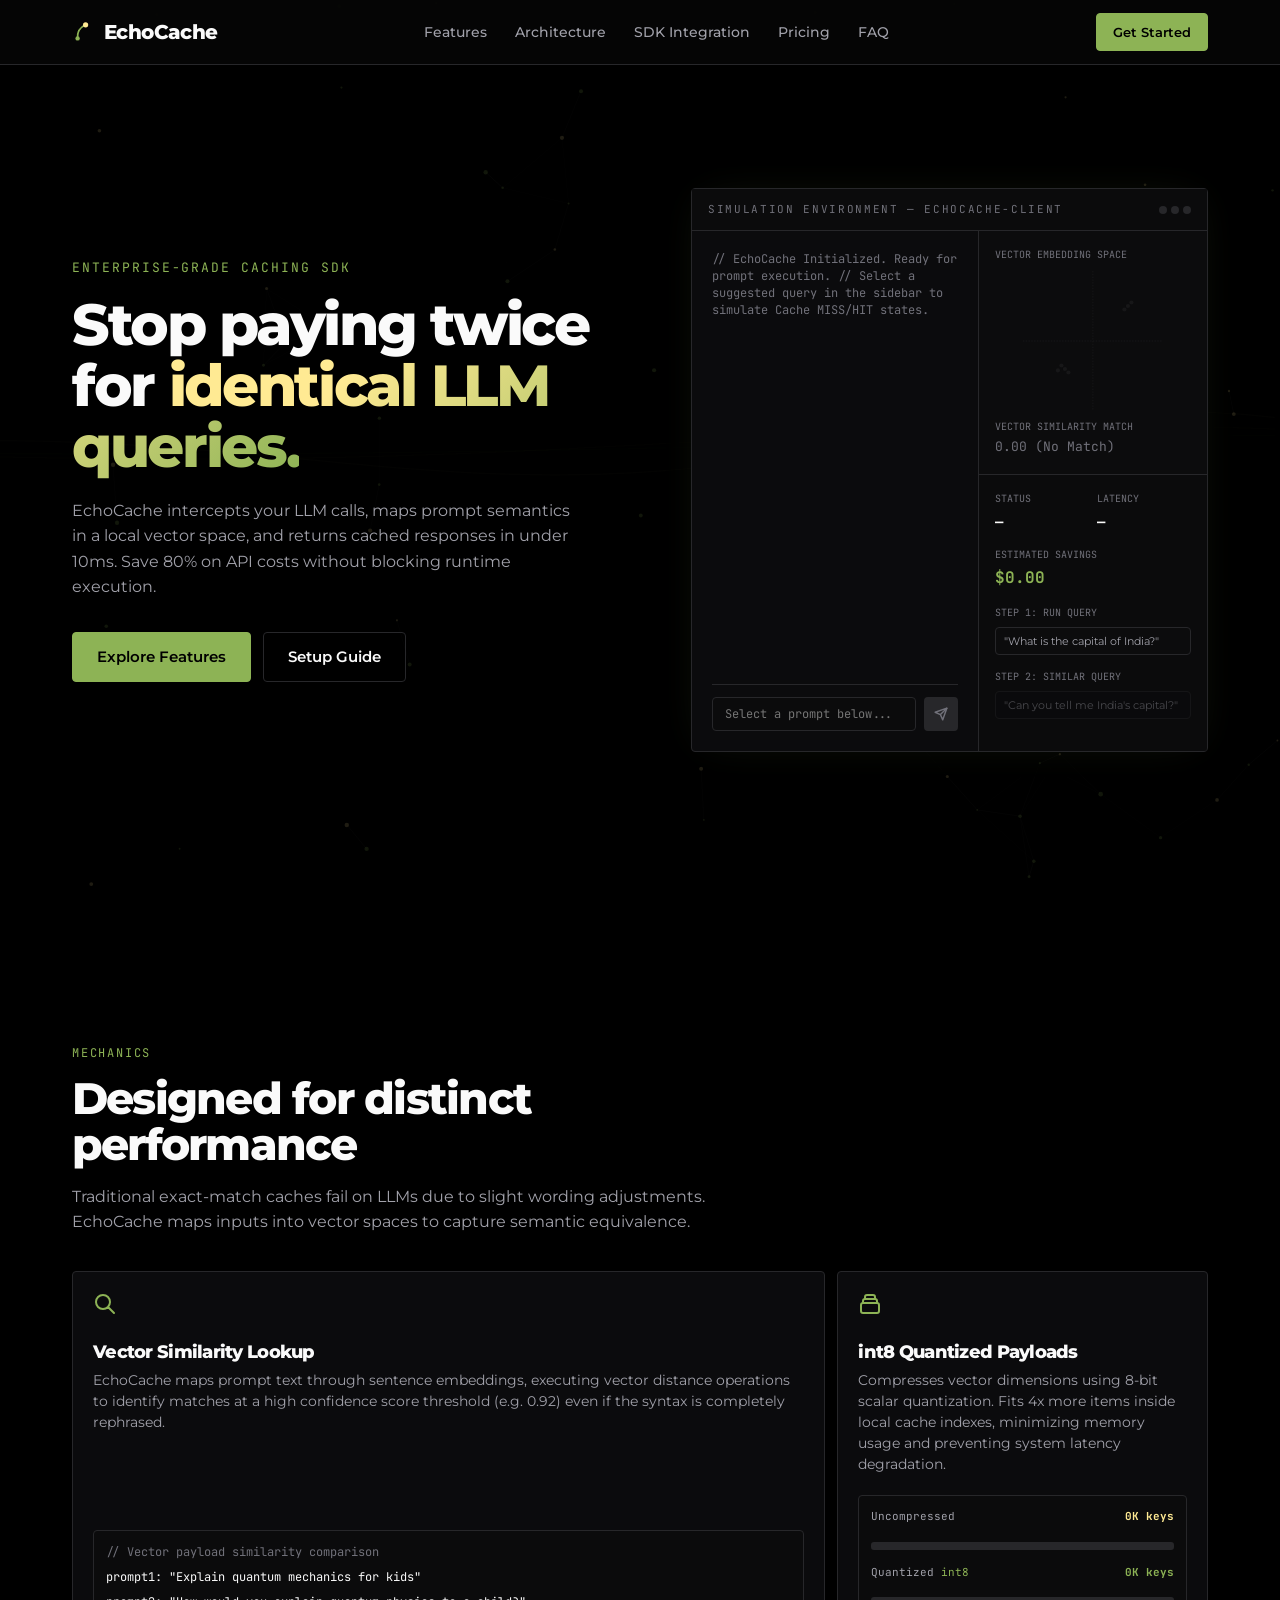
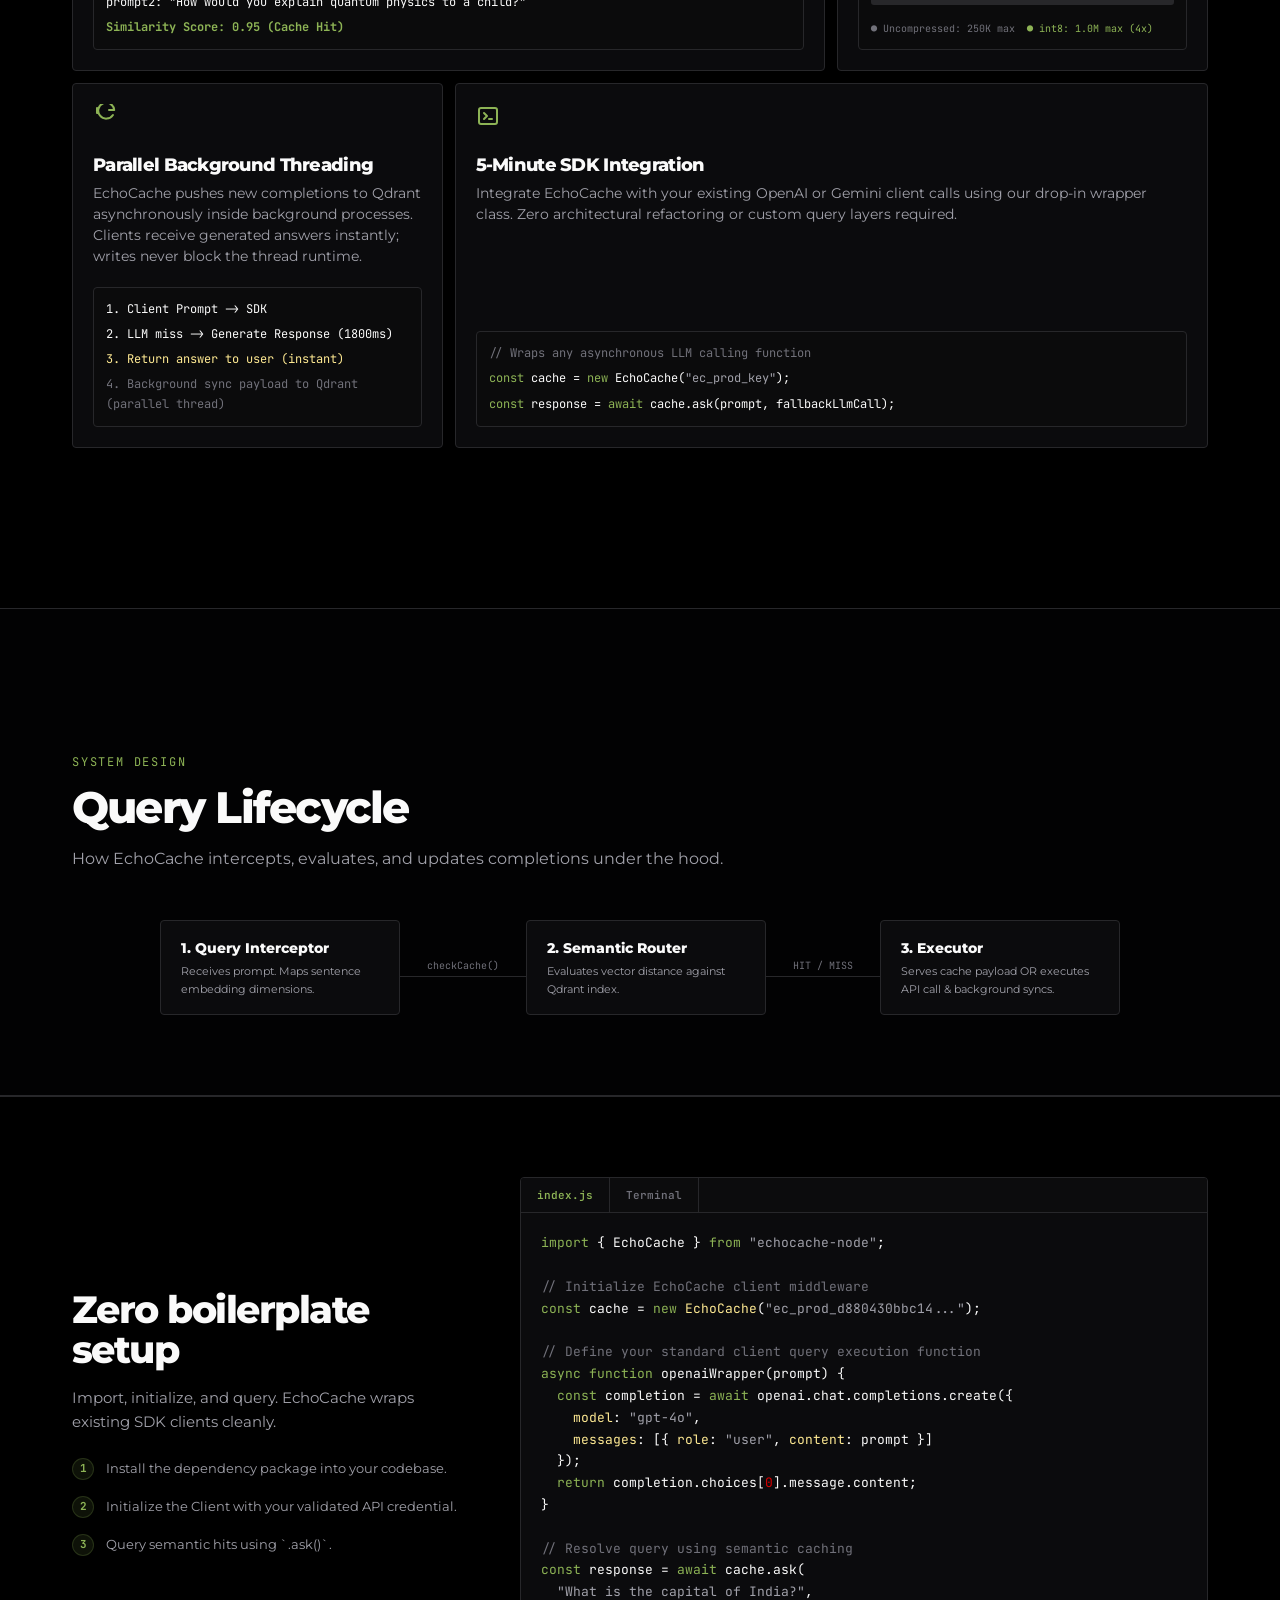
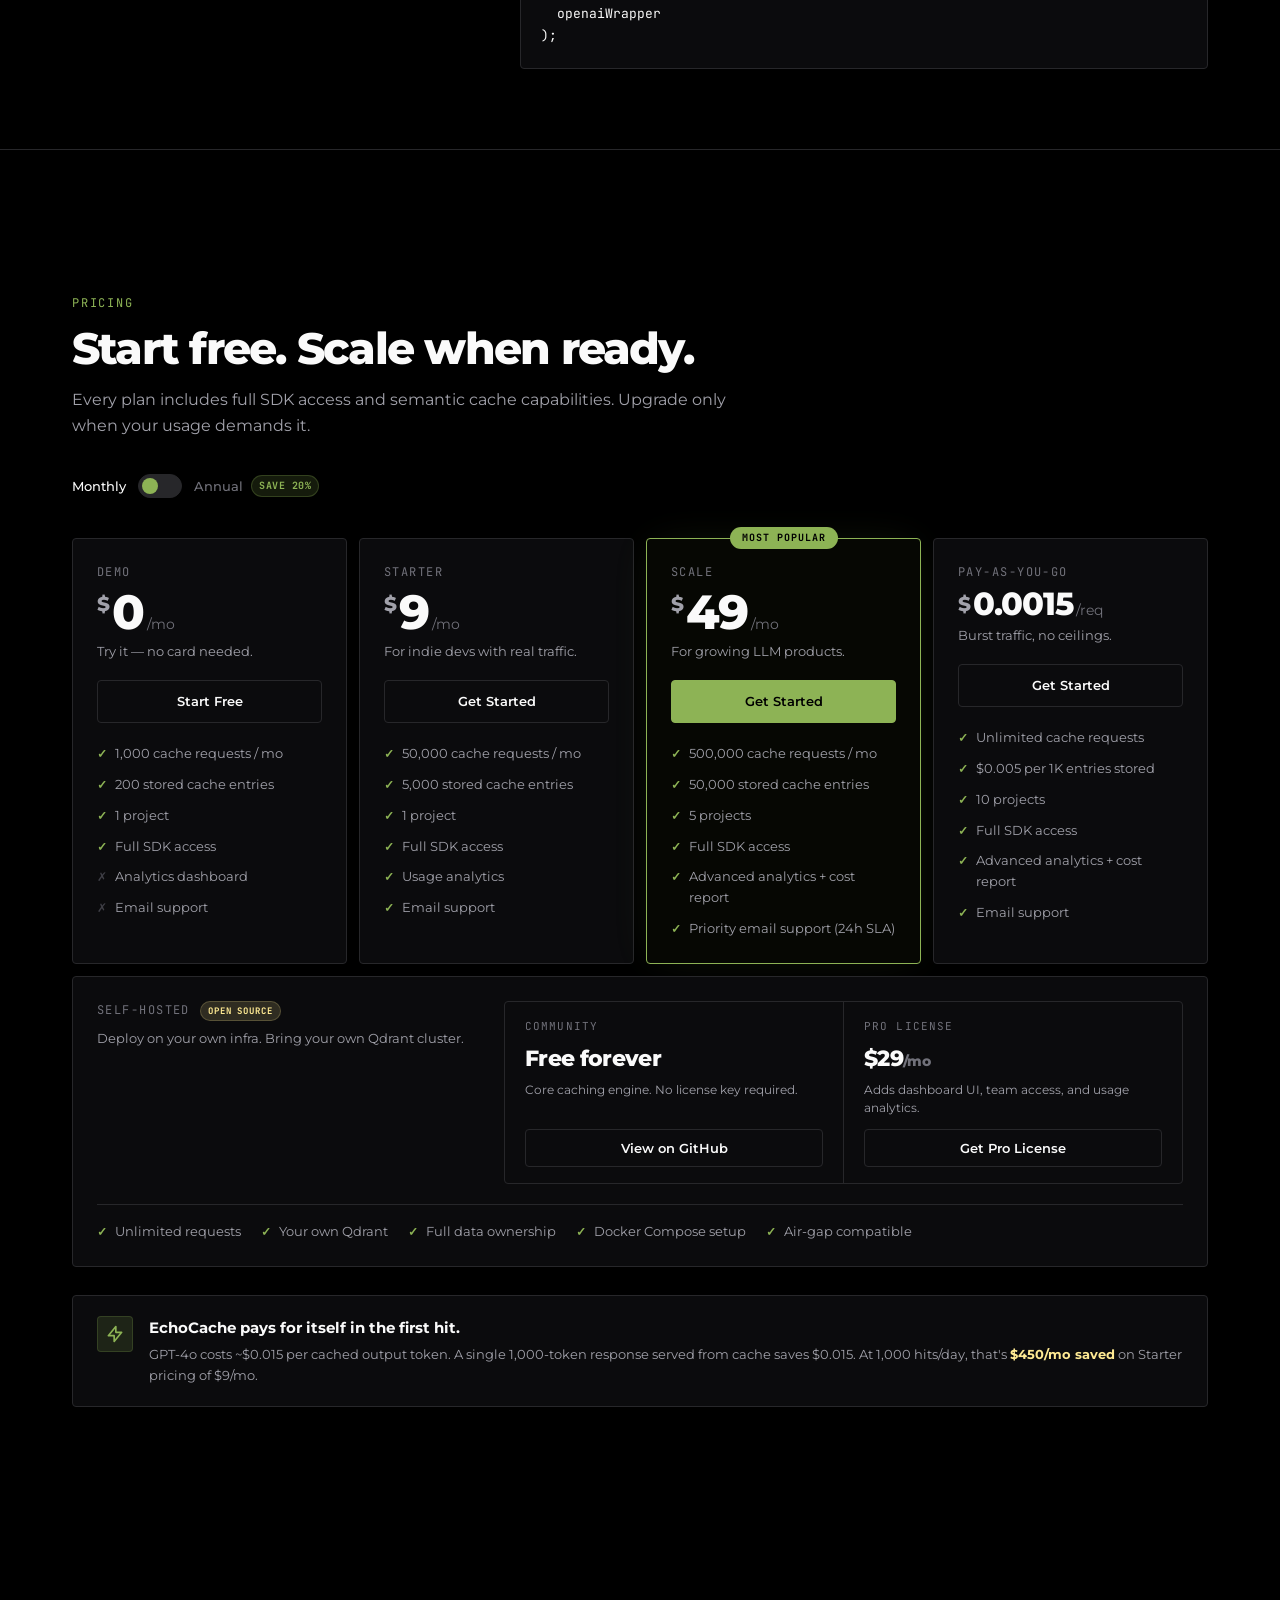
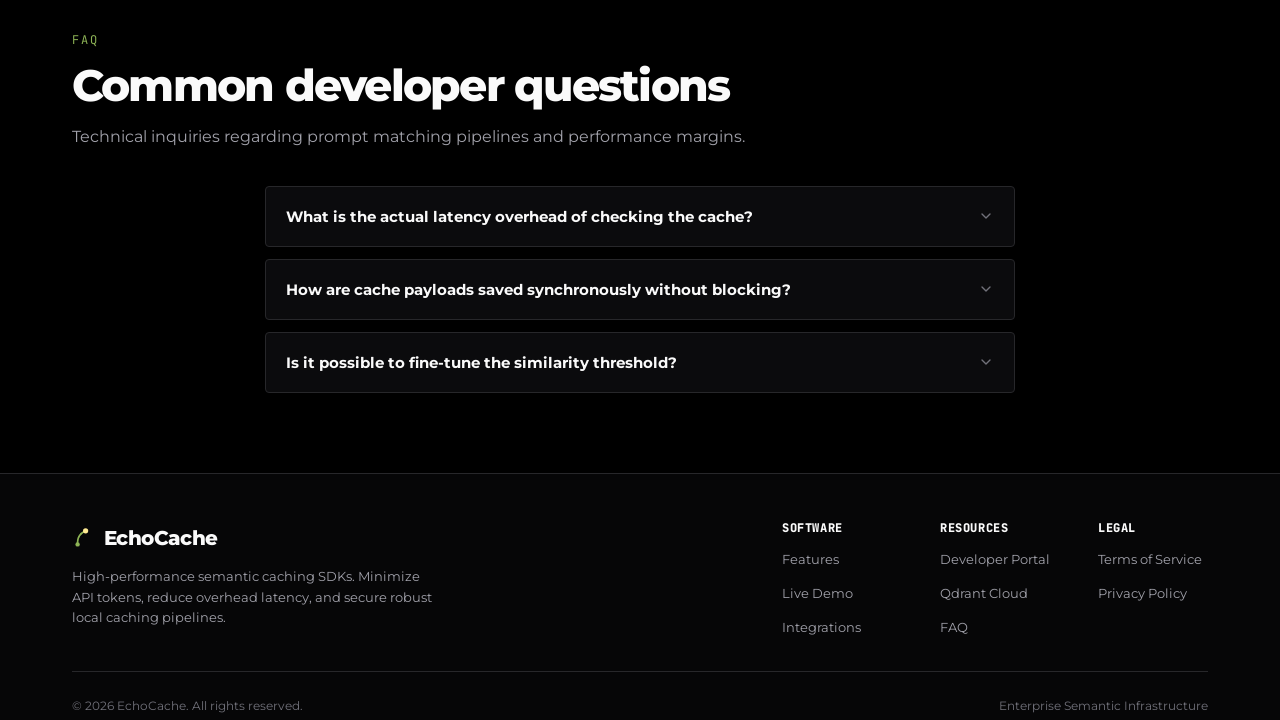
==== index.html @ faabc0bf "initial: migrate landing page and GitHub Pages deploy workflow" ====
<!DOCTYPE html>
<html lang="en">
<head>
  <meta charset="UTF-8">
  <meta name="viewport" content="width=device-width, initial-scale=1.0">
  <title>EchoCache — High-Performance Semantic Caching for LLM Apps</title>
  <meta name="description" content="EchoCache is a lightweight Node.js SDK that intercepts LLM calls, checks prompt meanings using vector similarity, and returns cached responses in under 10ms.">
  <link rel="stylesheet" href="styles.css">
</head>
<body>

  <!-- BACKGROUND INTERACTIVE VECTOR CANVAS -->
  <canvas id="bg-canvas"></canvas>

  <!-- HEADER -->
  <header>
    <div class="container nav-wrapper">
      <div class="logo">
        <!-- EchoCache logo: curved arc with two dots (cream + green) -->
        <svg xmlns="http://www.w3.org/2000/svg" width="24" height="24" viewBox="0 0 60 60" fill="none">
          <!-- Dashed echo arc -->
          <path d="M 14 46 Q 12 22 34 12" stroke="#8DB355" stroke-width="3.5" stroke-linecap="round" fill="none" stroke-dasharray="4 4" opacity="0.45"/>
          <!-- Main solid arc -->
          <path d="M 14 46 Q 12 22 34 12" stroke="#8DB355" stroke-width="4" stroke-linecap="round" fill="none"/>
          <!-- Bottom dot (olive green) -->
          <circle cx="14" cy="46" r="5.5" fill="#8DB355"/>
          <!-- Top dot (warm cream) -->
          <circle cx="34" cy="12" r="6.5" fill="#FFEA93"/>
        </svg>
        <span>EchoCache</span>
      </div>
      <nav>
        <ul>
          <li><a href="#features">Features</a></li>
          <li><a href="#how-it-works">Architecture</a></li>
          <li><a href="#code">SDK Integration</a></li>
          <li><a href="#pricing">Pricing</a></li>
          <li><a href="#faq">FAQ</a></li>
        </ul>
      </nav>
      <div class="nav-actions">
        <a href="#pricing" class="btn btn-primary">Get Started</a>
      </div>
    </div>
  </header>

  <!-- HERO SECTION (WITH SIDE-BY-SIDE INTERACTIVE SIMULATOR) -->
  <section class="hero-section">
    <div class="container hero-container">
      <div class="hero-content">
        <span class="hero-tagline">Enterprise-Grade Caching SDK</span>
        <h1 class="hero-title">
          Stop paying twice for <span class="text-gradient">identical LLM queries.</span>
        </h1>
        <p class="hero-desc">
          EchoCache intercepts your LLM calls, maps prompt semantics in a local vector space, and returns cached responses in under 10ms. Save 80% on API costs without blocking runtime execution.
        </p>
        <div class="hero-btns">
          <a href="#features" class="btn btn-primary btn-lg">Explore Features</a>
          <a href="#code" class="btn btn-secondary btn-lg">Setup Guide</a>
        </div>
      </div>

      <!-- INTERACTIVE DEMO (SIMULATOR) -->
      <div id="demo" class="simulator-container">
        <div class="sim-header">
          <div class="sim-header-title">Simulation Environment — echocache-client</div>
          <div class="sim-header-dots">
            <div class="sim-header-dot"></div>
            <div class="sim-header-dot"></div>
            <div class="sim-header-dot"></div>
          </div>
        </div>
        <div class="sim-layout">
          
          <!-- Terminal Main Console (Left Column) -->
          <div class="sim-main">
            <div class="sim-console" id="sim-console">
              <div class="console-welcome">// EchoCache Initialized. Ready for prompt execution.
// Select a suggested query in the sidebar to simulate Cache MISS/HIT states.</div>
            </div>
            <div class="sim-input-box">
              <input type="text" class="sim-input" id="sim-input" readonly placeholder="Select a prompt below...">
              <button class="sim-send-btn" id="sim-send-btn" disabled aria-label="Submit query">
                <svg xmlns="http://www.w3.org/2000/svg" width="14" height="14" viewBox="0 0 24 24" fill="none" stroke="currentColor" stroke-width="2.5" stroke-linecap="round" stroke-linejoin="round">
                  <line x1="22" y1="2" x2="11" y2="13"/>
                  <polygon points="22 2 15 22 11 13 2 9 22 2"/>
                </svg>
              </button>
            </div>
          </div>

          <!-- Visual + Metrics Column (Right Column) -->
          <div class="sim-sidebar-wrapper">
            <!-- Vector cluster visualizer -->
            <div class="sim-visual-column">
              <span class="suggested-title" style="margin-bottom: 8px; width: 100%;">Vector Embedding Space</span>
              <div class="vector-space-wrapper">
                <svg class="vector-space-svg" id="vector-svg" viewBox="0 0 200 200">
                  <!-- Grid Lines -->
                  <line x1="0" y1="100" x2="200" y2="100" stroke="#1c1c1f" stroke-dasharray="2,2"/>
                  <line x1="100" y1="0" x2="100" y2="200" stroke="#1c1c1f" stroke-dasharray="2,2"/>
                  
                  <!-- Cluster 1 (Tech) -->
                  <circle cx="150" cy="50" r="3" fill="#27272a" opacity="0.4"/>
                  <circle cx="155" cy="45" r="3" fill="#27272a" opacity="0.4"/>
                  <circle cx="145" cy="55" r="3" fill="#27272a" opacity="0.4"/>
                  
                  <!-- Cluster 2 (Capitals) -->
                  <circle cx="60" cy="140" r="3" fill="#27272a" opacity="0.4"/>
                  <circle cx="55" cy="135" r="3" fill="#27272a" opacity="0.4"/>
                  <circle cx="65" cy="145" r="3" fill="#27272a" opacity="0.4"/>
                  <circle cx="50" cy="142" r="3" fill="#27272a" opacity="0.4"/>

                  <!-- JavaScript Injections -->
                  <g id="dynamic-vector-nodes"></g>
                </svg>
              </div>
              <div class="stat-card" style="margin-top: 8px; width: 100%;">
                <span class="stat-label">Vector Similarity Match</span>
                <div class="stat-value" id="vector-score" style="font-size: 13px; font-weight: normal; color: var(--color-text-dim);">0.00 (No Match)</div>
              </div>
            </div>

            <!-- Metrics Sidebar -->
            <div class="sim-sidebar">
              <div style="display: grid; grid-template-columns: 1fr 1fr; gap: 8px;">
                <div class="stat-card">
                  <span class="stat-label">Status</span>
                  <div class="stat-value" id="stat-status" style="font-size: 14px; margin-top: 2px;">—</div>
                </div>
                <div class="stat-card">
                  <span class="stat-label">Latency</span>
                  <div class="stat-value" id="stat-latency" style="font-size: 14px; margin-top: 2px;">—</div>
                </div>
              </div>

              <div class="stat-card">
                <span class="stat-label">Estimated Savings</span>
                <div class="stat-value" id="stat-saved-cost" style="color: var(--color-primary); font-size: 16px;">$0.00</div>
              </div>

              <div class="suggested-prompts">
                <span class="suggested-title">Step 1: Run query</span>
                <button class="suggested-btn pulse-btn" id="prompt-a-btn" onclick="runPrompt(0)">"What is the capital of India?"</button>
                
                <span class="suggested-title" style="margin-top: 8px;">Step 2: Similar query</span>
                <button class="suggested-btn" id="prompt-b-btn" onclick="runPrompt(1)" disabled>"Can you tell me India's capital?"</button>
              </div>
            </div>
          </div>

        </div>
      </div>
    </div>
  </section>

  <!-- FEATURES GRID -->
  <section id="features" style="padding: 80px 0;">
    <div class="container">
      <div class="section-header">
        <span class="section-tag">Mechanics</span>
        <h2 class="section-title">Designed for distinct performance</h2>
        <p class="section-desc">Traditional exact-match caches fail on LLMs due to slight wording adjustments. EchoCache maps inputs into vector spaces to capture semantic equivalence.</p>
      </div>

      <div class="features-grid">
        <!-- Bento Card 1: Vector Similarity -->
        <div class="bento-card bento-card-lg">
          <div>
            <svg class="bento-icon" xmlns="http://www.w3.org/2000/svg" fill="none" viewBox="0 0 24 24" stroke="currentColor" stroke-width="2">
              <path stroke-linecap="round" stroke-linejoin="round" d="M21 21l-6-6m2-5a7 7 0 11-14 0 7 7 0 0114 0z" />
            </svg>
            <h3 class="bento-title">Vector Similarity Lookup</h3>
            <p class="bento-desc">EchoCache maps prompt text through sentence embeddings, executing vector distance operations to identify matches at a high confidence score threshold (e.g. 0.92) even if the syntax is completely rephrased.</p>
          </div>
          <div class="bento-visual">
            <div style="color: var(--color-text-dim)">// Vector payload similarity comparison</div>
            <div>prompt1: "Explain quantum mechanics for kids"</div>
            <div>prompt2: "How would you explain quantum physics to a child?"</div>
            <div style="color: var(--color-primary); font-weight: 700;">Similarity Score: 0.95 (Cache Hit)</div>
          </div>
        </div>

        <!-- Bento Card 2: Quantization (Animated) -->
        <div class="bento-card" id="quant-card">
          <div>
            <svg class="bento-icon" xmlns="http://www.w3.org/2000/svg" fill="none" viewBox="0 0 24 24" stroke="currentColor" stroke-width="2">
              <path stroke-linecap="round" stroke-linejoin="round" d="M19 11H5m14 0a2 2 0 012 2v6a2 2 0 01-2 2H5a2 2 0 01-2-2v-6a2 2 0 012-2m14 0V9a2 2 0 00-2-2M5 11V9a2 2 0 012-2m0 0V5a2 2 0 012-2h6a2 2 0 012 2v2M7 7h10" />
            </svg>
            <h3 class="bento-title">int8 Quantized Payloads</h3>
            <p class="bento-desc">Compresses vector dimensions using 8-bit scalar quantization. Fits 4x more items inside local cache indexes, minimizing memory usage and preventing system latency degradation.</p>
          </div>
          <div class="bento-visual" style="gap: 10px;">
            <!-- Uncompressed row -->
            <div style="display:flex; justify-content:space-between; align-items:center; font-size:11px; margin-bottom:2px;">
              <span style="color: var(--color-text-muted);">Uncompressed</span>
              <span id="quant-uncomp-label" style="font-weight:700; color: #FFEA93; font-family: var(--font-mono);">0K keys</span>
            </div>
            <div class="compress-bar" style="height: 8px; border-radius: 3px; position:relative; overflow:hidden;">
              <div id="quant-uncomp-bar" style="height:100%; width:0%; transition: width 60ms linear; background: linear-gradient(90deg, #FFEA93 0%, #D90000 100%); border-radius:3px;"></div>
            </div>
            <!-- Quantized row -->
            <div style="display:flex; justify-content:space-between; align-items:center; font-size:11px; margin-top:4px; margin-bottom:2px;">
              <span style="color: var(--color-text-muted);">Quantized <span style="font-family:var(--font-mono); color: var(--color-primary);">int8</span></span>
              <span id="quant-comp-label" style="font-weight:700; color: var(--color-primary); font-family: var(--font-mono);">0K keys</span>
            </div>
            <div class="compress-bar" style="height: 8px; border-radius: 3px; position:relative; overflow:hidden;">
              <div id="quant-comp-bar" style="height:100%; width:0%; transition: width 60ms linear; background: #8DB355; border-radius:3px;"></div>
            </div>
            <!-- Legend -->
            <div style="display:flex; gap:12px; margin-top:6px;">
              <span style="font-size:10px; color:var(--color-text-dim);">● Uncompressed: 250K max</span>
              <span style="font-size:10px; color:var(--color-primary);">● int8: 1.0M max (4x)</span>
            </div>
          </div>
        </div>


        <!-- Bento Card 3: Non-Blocking -->
        <div class="bento-card">
          <div>
            <svg class="bento-icon" xmlns="http://www.w3.org/2000/svg" fill="none" viewBox="0 0 24 24" stroke="currentColor" stroke-width="2">
              <path stroke-linecap="round" stroke-linejoin="round" d="M4 4v5h.582m15.356 2A8.001 8.001 0 1121.21 6H16" />
            </svg>
            <h3 class="bento-title">Parallel Background Threading</h3>
            <p class="bento-desc">EchoCache pushes new completions to Qdrant asynchronously inside background processes. Clients receive generated answers instantly; writes never block the thread runtime.</p>
          </div>
          <div class="bento-visual">
            <div>1. Client Prompt -> SDK</div>
            <div>2. LLM miss -> Generate Response (1800ms)</div>
            <div style="color: var(--color-accent);">3. Return answer to user (instant)</div>
            <div style="color: var(--color-text-dim);">4. Background sync payload to Qdrant (parallel thread)</div>
          </div>
        </div>

        <!-- Bento Card 4: SDK -->
        <div class="bento-card bento-card-lg">
          <div>
            <svg class="bento-icon" xmlns="http://www.w3.org/2000/svg" fill="none" viewBox="0 0 24 24" stroke="currentColor" stroke-width="2">
              <path stroke-linecap="round" stroke-linejoin="round" d="M8 9l3 3-3 3m5 0h3M5 20h14a2 2 0 002-2V6a2 2 0 00-2-2H5a2 2 0 00-2 2v12a2 2 0 002 2z" />
            </svg>
            <h3 class="bento-title">5-Minute SDK Integration</h3>
            <p class="bento-desc">Integrate EchoCache with your existing OpenAI or Gemini client calls using our drop-in wrapper class. Zero architectural refactoring or custom query layers required.</p>
          </div>
          <div class="bento-visual">
            <div style="color: var(--color-text-dim)">// Wraps any asynchronous LLM calling function</div>
            <div><span style="color: var(--color-primary);">const</span> cache = <span style="color: var(--color-primary);">new</span> EchoCache(<span style="color: var(--color-text-muted);">"ec_prod_key"</span>);</div>
            <div><span style="color: var(--color-primary);">const</span> response = <span style="color: var(--color-primary);">await</span> cache.ask(prompt, fallbackLlmCall);</div>
          </div>
        </div>
      </div>
    </div>
  </section>

  <!-- ARCHITECTURE DIAGRAM -->
  <section id="how-it-works" class="arch-section">
    <div class="container">
      <div class="section-header">
        <span class="section-tag">System Design</span>
        <h2 class="section-title">Query Lifecycle</h2>
        <p class="section-desc">How EchoCache intercepts, evaluates, and updates completions under the hood.</p>
      </div>

      <div class="arch-flow">
        <div class="arch-node">
          <div class="arch-node-title">1. Query Interceptor</div>
          <div class="arch-node-desc">Receives prompt. Maps sentence embedding dimensions.</div>
        </div>
        <div class="arch-arrow">
          <span>checkCache()</span>
          <div class="arch-arrow-line"></div>
        </div>
        <div class="arch-node">
          <div class="arch-node-title">2. Semantic Router</div>
          <div class="arch-node-desc">Evaluates vector distance against Qdrant index.</div>
        </div>
        <div class="arch-arrow">
          <span>HIT / MISS</span>
          <div class="arch-arrow-line"></div>
        </div>
        <div class="arch-node">
          <div class="arch-node-title">3. Executor</div>
          <div class="arch-node-desc">Serves cache payload OR executes API call & background syncs.</div>
        </div>
      </div>
    </div>
  </section>

  <!-- SDK INTEGRATION -->
  <section id="code" class="code-section">
    <div class="container">
      <div class="code-layout">
        <div>
          <h2 class="code-info-title">Zero boilerplate setup</h2>
          <p class="code-info-desc">Import, initialize, and query. EchoCache wraps existing SDK clients cleanly.</p>
          <div class="code-steps">
            <div class="code-step">
              <div class="code-step-num">1</div>
              <div class="code-step-text">Install the dependency package into your codebase.</div>
            </div>
            <div class="code-step">
              <div class="code-step-num">2</div>
              <div class="code-step-text">Initialize the Client with your validated API credential.</div>
            </div>
            <div class="code-step">
              <div class="code-step-num">3</div>
              <div class="code-step-text">Query semantic hits using `.ask()`.</div>
            </div>
          </div>
        </div>

        <div class="code-window">
          <div class="code-tabs">
            <button class="code-tab active" onclick="toggleCodeTab('node')">index.js</button>
            <button class="code-tab" onclick="toggleCodeTab('install')">Terminal</button>
          </div>
          
          <pre class="code-content" id="code-content-node"><code><span class="hljs-keyword">import</span> { EchoCache } <span class="hljs-keyword">from</span> <span class="hljs-string">"echocache-node"</span>;

<span class="hljs-comment">// Initialize EchoCache client middleware</span>
<span class="hljs-keyword">const</span> cache = <span class="hljs-keyword">new</span> <span class="hljs-attr">EchoCache</span>(<span class="hljs-string">"ec_prod_d880430bbc14..."</span>);

<span class="hljs-comment">// Define your standard client query execution function</span>
<span class="hljs-keyword">async</span> <span class="hljs-keyword">function</span> <span class="hljs-title class_">openaiWrapper</span>(<span class="hljs-params">prompt</span>) {
  <span class="hljs-keyword">const</span> completion = <span class="hljs-keyword">await</span> openai.chat.completions.create({
    <span class="hljs-attr">model</span>: <span class="hljs-string">"gpt-4o"</span>,
    <span class="hljs-attr">messages</span>: [{ <span class="hljs-attr">role</span>: <span class="hljs-string">"user"</span>, <span class="hljs-attr">content</span>: prompt }]
  });
  <span class="hljs-keyword">return</span> completion.choices[<span class="hljs-number">0</span>].message.content;
}

<span class="hljs-comment">// Resolve query using semantic caching</span>
<span class="hljs-keyword">const</span> response = <span class="hljs-keyword">await</span> cache.ask(
  <span class="hljs-string">"What is the capital of India?"</span>,
  openaiWrapper
);</code></pre>

          <pre class="code-content" id="code-content-install" style="display: none;"><code><span class="hljs-comment"># Install via npm</span>
npm install echocache-node

<span class="hljs-comment"># Install via pnpm</span>
pnpm add echocache-node

<span class="hljs-comment"># Install via yarn</span>
yarn add echocache-node</code></pre>
        </div>
      </div>
    </div>
  </section>

  <!-- PRICING SECTION -->
  <section id="pricing" class="pricing-section">
    <div class="container">
      <div class="section-header">
        <span class="section-tag">Pricing</span>
        <h2 class="section-title">Start free. Scale when ready.</h2>
        <p class="section-desc">Every plan includes full SDK access and semantic cache capabilities. Upgrade only when your usage demands it.</p>
      </div>

      <!-- Billing Toggle -->
      <div class="pricing-toggle-wrapper">
        <span class="pricing-toggle-label" id="toggle-monthly-label" style="color: var(--color-text);">Monthly</span>
        <button class="pricing-toggle" id="billing-toggle" onclick="toggleBilling()" aria-label="Toggle annual billing">
          <div class="pricing-toggle-thumb" id="toggle-thumb"></div>
        </button>
        <span class="pricing-toggle-label" id="toggle-annual-label" style="color: var(--color-text-dim);">Annual <span class="pricing-save-badge">Save 20%</span></span>
      </div>

      <!-- Pricing Cards -->
      <div class="pricing-grid">

        <!-- DEMO -->
        <div class="pricing-card">
          <div class="pricing-card-header">
            <div class="pricing-plan-name">Demo</div>
            <div class="pricing-price-block">
              <span class="pricing-currency">$</span>
              <span class="pricing-amount">0</span>
              <span class="pricing-period">/mo</span>
            </div>
            <p class="pricing-tagline">Try it — no card needed.</p>
          </div>
          <a href="#code" class="btn btn-secondary pricing-cta">Start Free</a>
          <ul class="pricing-features">
            <li><span class="feat-check">✓</span> 1,000 cache requests / mo</li>
            <li><span class="feat-check">✓</span> 200 stored cache entries</li>
            <li><span class="feat-check">✓</span> 1 project</li>
            <li><span class="feat-check">✓</span> Full SDK access</li>
            <li><span class="feat-x">✗</span> Analytics dashboard</li>
            <li><span class="feat-x">✗</span> Email support</li>
          </ul>
        </div>

        <!-- STARTER -->
        <div class="pricing-card">
          <div class="pricing-card-header">
            <div class="pricing-plan-name">Starter</div>
            <div class="pricing-price-block">
              <span class="pricing-currency">$</span>
              <span class="pricing-amount" data-monthly="9" data-annual="7">9</span>
              <span class="pricing-period">/mo</span>
            </div>
            <p class="pricing-tagline">For indie devs with real traffic.</p>
          </div>
          <a href="#" class="btn btn-secondary pricing-cta">Get Started</a>
          <ul class="pricing-features">
            <li><span class="feat-check">✓</span> 50,000 cache requests / mo</li>
            <li><span class="feat-check">✓</span> 5,000 stored cache entries</li>
            <li><span class="feat-check">✓</span> 1 project</li>
            <li><span class="feat-check">✓</span> Full SDK access</li>
            <li><span class="feat-check">✓</span> Usage analytics</li>
            <li><span class="feat-check">✓</span> Email support</li>
          </ul>
        </div>

        <!-- SCALE (FEATURED) -->
        <div class="pricing-card pricing-card-featured">
          <div class="pricing-popular-badge">Most Popular</div>
          <div class="pricing-card-header">
            <div class="pricing-plan-name">Scale</div>
            <div class="pricing-price-block">
              <span class="pricing-currency">$</span>
              <span class="pricing-amount" data-monthly="49" data-annual="39">49</span>
              <span class="pricing-period">/mo</span>
            </div>
            <p class="pricing-tagline">For growing LLM products.</p>
          </div>
          <a href="#" class="btn btn-primary pricing-cta">Get Started</a>
          <ul class="pricing-features">
            <li><span class="feat-check">✓</span> 500,000 cache requests / mo</li>
            <li><span class="feat-check">✓</span> 50,000 stored cache entries</li>
            <li><span class="feat-check">✓</span> 5 projects</li>
            <li><span class="feat-check">✓</span> Full SDK access</li>
            <li><span class="feat-check">✓</span> Advanced analytics + cost report</li>
            <li><span class="feat-check">✓</span> Priority email support (24h SLA)</li>
          </ul>
        </div>

        <!-- PAY-AS-YOU-GO -->
        <div class="pricing-card">
          <div class="pricing-card-header">
            <div class="pricing-plan-name">Pay-as-you-go</div>
            <div class="pricing-price-block">
              <span class="pricing-currency">$</span>
              <span class="pricing-amount" style="font-size: 32px;">0.0015</span>
              <span class="pricing-period">/req</span>
            </div>
            <p class="pricing-tagline">Burst traffic, no ceilings.</p>
          </div>
          <a href="#" class="btn btn-secondary pricing-cta">Get Started</a>
          <ul class="pricing-features">
            <li><span class="feat-check">✓</span> Unlimited cache requests</li>
            <li><span class="feat-check">✓</span> $0.005 per 1K entries stored</li>
            <li><span class="feat-check">✓</span> 10 projects</li>
            <li><span class="feat-check">✓</span> Full SDK access</li>
            <li><span class="feat-check">✓</span> Advanced analytics + cost report</li>
            <li><span class="feat-check">✓</span> Email support</li>
          </ul>
        </div>

        <!-- SELF-HOSTED (WIDE) -->
        <div class="pricing-card pricing-card-selfhosted">
          <div class="pricing-selfhosted-inner">
            <div>
              <div class="pricing-plan-name" style="display: flex; align-items: center; gap: 10px;">
                Self-Hosted
                <span class="pricing-opensource-badge">Open Source</span>
              </div>
              <p class="pricing-tagline" style="margin-top: 8px;">Deploy on your own infra. Bring your own Qdrant cluster.</p>
            </div>
            <div class="pricing-selfhosted-options">
              <div class="pricing-selfhosted-option">
                <div class="pricing-selfhosted-option-name">Community</div>
                <div class="pricing-selfhosted-option-price">Free forever</div>
                <p class="pricing-selfhosted-option-desc">Core caching engine. No license key required.</p>
                <a href="https://github.com" target="_blank" class="btn btn-secondary" style="margin-top: 12px; width: 100%; justify-content: center;">View on GitHub</a>
              </div>
              <div class="pricing-selfhosted-divider"></div>
              <div class="pricing-selfhosted-option">
                <div class="pricing-selfhosted-option-name">Pro License</div>
                <div class="pricing-selfhosted-option-price">$29<span style="font-size: 14px; color: var(--color-text-dim);">/mo</span></div>
                <p class="pricing-selfhosted-option-desc">Adds dashboard UI, team access, and usage analytics.</p>
                <a href="#" class="btn btn-secondary" style="margin-top: 12px; width: 100%; justify-content: center;">Get Pro License</a>
              </div>
            </div>
          </div>
          <ul class="pricing-features pricing-features-horizontal">
            <li><span class="feat-check">✓</span> Unlimited requests</li>
            <li><span class="feat-check">✓</span> Your own Qdrant</li>
            <li><span class="feat-check">✓</span> Full data ownership</li>
            <li><span class="feat-check">✓</span> Docker Compose setup</li>
            <li><span class="feat-check">✓</span> Air-gap compatible</li>
          </ul>
        </div>

      </div>

      <!-- Cost Savings Banner -->
      <div class="pricing-savings-banner">
        <div class="pricing-savings-inner">
          <div class="pricing-savings-icon">
            <svg xmlns="http://www.w3.org/2000/svg" width="20" height="20" fill="none" viewBox="0 0 24 24" stroke="currentColor" stroke-width="2"><path stroke-linecap="round" stroke-linejoin="round" d="M13 10V3L4 14h7v7l9-11h-7z"/></svg>
          </div>
          <div>
            <div class="pricing-savings-title">EchoCache pays for itself in the first hit.</div>
            <div class="pricing-savings-desc">GPT-4o costs ~$0.015 per cached output token. A single 1,000-token response served from cache saves $0.015. At 1,000 hits/day, that's <strong style="color: var(--color-accent);">$450/mo saved</strong> on Starter pricing of $9/mo.</div>
          </div>
        </div>
      </div>

    </div>
  </section>

  <!-- FAQ SECTION -->
  <section id="faq" class="faq-section">
    <div class="container">
      <div class="section-header">
        <span class="section-tag">FAQ</span>
        <h2 class="section-title">Common developer questions</h2>
        <p class="section-desc">Technical inquiries regarding prompt matching pipelines and performance margins.</p>
      </div>

      <div class="faq-list">
        <div class="faq-item">
          <button class="faq-question" onclick="toggleFaq(this)">
            What is the actual latency overhead of checking the cache?
            <svg xmlns="http://www.w3.org/2000/svg" width="16" height="16" viewBox="0 0 24 24" fill="none" stroke="currentColor" stroke-width="2" stroke-linecap="round" stroke-linejoin="round">
              <polyline points="6 9 12 15 18 9"/>
            </svg>
          </button>
          <div class="faq-answer">
            Cache evaluations resolve in under 12ms. We leverage fast payload index filters on Qdrant which maps vector distances in memory, ensuring that checking the cache has a negligible impact on overall execution time.
          </div>
        </div>

        <div class="faq-item">
          <button class="faq-question" onclick="toggleFaq(this)">
            How are cache payloads saved synchronously without blocking?
            <svg xmlns="http://www.w3.org/2000/svg" width="16" height="16" viewBox="0 0 24 24" fill="none" stroke="currentColor" stroke-width="2" stroke-linecap="round" stroke-linejoin="round">
              <polyline points="6 9 12 15 18 9"/>
            </svg>
          </button>
          <div class="faq-answer">
            When a query misses the cache, the SDK triggers your fallback LLM function. Once the response returns, the SDK hands the response back to your client instantly, and schedules the cache update in a background thread using a non-awaited async function.
          </div>
        </div>

        <div class="faq-item">
          <button class="faq-question" onclick="toggleFaq(this)">
            Is it possible to fine-tune the similarity threshold?
            <svg xmlns="http://www.w3.org/2000/svg" width="16" height="16" viewBox="0 0 24 24" fill="none" stroke="currentColor" stroke-width="2" stroke-linecap="round" stroke-linejoin="round">
              <polyline points="6 9 12 15 18 9"/>
            </svg>
          </button>
          <div class="faq-answer">
            Yes. You can pass a threshold float (e.g. `similarityThreshold: 0.95`) inside the options parameter during EchoCache initialization to adjust how closely prompt vector clusters must align.
          </div>
        </div>
      </div>
    </div>
  </section>

  <!-- FOOTER -->
  <footer>
    <div class="container">
      <div class="footer-layout">
        <div class="footer-info">
          <div class="logo">
            <!-- EchoCache logo: curved arc with two dots (cream + green) -->
            <svg xmlns="http://www.w3.org/2000/svg" width="24" height="24" viewBox="0 0 60 60" fill="none">
              <path d="M 14 46 Q 12 22 34 12" stroke="#8DB355" stroke-width="3.5" stroke-linecap="round" fill="none" stroke-dasharray="4 4" opacity="0.45"/>
              <path d="M 14 46 Q 12 22 34 12" stroke="#8DB355" stroke-width="4" stroke-linecap="round" fill="none"/>
              <circle cx="14" cy="46" r="5.5" fill="#8DB355"/>
              <circle cx="34" cy="12" r="6.5" fill="#FFEA93"/>
            </svg>
            <span>EchoCache</span>
          </div>
          <p>High-performance semantic caching SDKs. Minimize API tokens, reduce overhead latency, and secure robust local caching pipelines.</p>
        </div>
        <div class="footer-links-grid">
          <div class="footer-column">
            <h4>Software</h4>
            <ul>
              <li><a href="#features">Features</a></li>
              <li><a href="#demo">Live Demo</a></li>
              <li><a href="#code">Integrations</a></li>
            </ul>
          </div>
          <div class="footer-column">
            <h4>Resources</h4>
            <ul>
              <li><a href="#code">Developer Portal</a></li>
              <li><a href="https://qdrant.tech" target="_blank">Qdrant Cloud</a></li>
              <li><a href="#faq">FAQ</a></li>
            </ul>
          </div>
          <div class="footer-column">
            <h4>Legal</h4>
            <ul>
              <li><a href="#">Terms of Service</a></li>
              <li><a href="#">Privacy Policy</a></li>
            </ul>
          </div>
        </div>
      </div>
      <div class="footer-bottom">
        <span>© 2026 EchoCache. All rights reserved.</span>
        <span>Enterprise Semantic Infrastructure</span>
      </div>
    </div>
  </footer>

  <!-- INTERACTIVE VECTOR CANVAS LOGIC -->
  <script>
    (function() {
      const canvas = document.getElementById('bg-canvas');
      if (!canvas) return;
      const ctx = canvas.getContext('2d');
      
      let width = canvas.width = window.innerWidth;
      let height = canvas.height = window.innerHeight;
      
      window.addEventListener('resize', () => {
        width = canvas.width = window.innerWidth;
        height = canvas.height = window.innerHeight;
      });
      
      // 1. Neural Network Particles (Latent Space)
      let particles = [];
      const maxParticles = 65;
      
      class Particle {
        constructor() {
          this.x = Math.random() * width;
          this.y = Math.random() * height;
          this.vx = (Math.random() - 0.5) * 0.25;
          this.vy = (Math.random() - 0.5) * 0.25;
          this.radius = Math.random() * 1.5 + 0.8;
          this.pulseIntensity = 0;
          // Alternate base color between Olive Green and Warm Cream
          this.colorBase = Math.random() > 0.5 ? 'rgba(141, 179, 85,' : 'rgba(255, 234, 147,';
        }
        
        update() {
          this.x += this.vx;
          this.y += this.vy;
          
          if (this.x < 0 || this.x > width) this.vx *= -1;
          if (this.y < 0 || this.y > height) this.vy *= -1;
          
          if (this.pulseIntensity > 0) {
            this.pulseIntensity -= 0.02;
          }
        }
        
        draw() {
          ctx.beginPath();
          ctx.arc(this.x, this.y, this.radius + this.pulseIntensity * 3, 0, Math.PI * 2);
          if (this.pulseIntensity > 0) {
            ctx.fillStyle = `${this.colorBase} ${0.15 + this.pulseIntensity * 0.35})`;
          } else {
            ctx.fillStyle = `${this.colorBase} 0.12)`;
          }
          ctx.fill();
        }
      }
      
      for (let i = 0; i < maxParticles; i++) {
        particles.push(new Particle());
      }
      
      // 2. Echo Sound Waves (Dynamic wavefronts propagating from interaction)
      let ripples = [];
      
      class Ripple {
        constructor(x, y) {
          this.x = x;
          this.y = y;
          this.radius = 0;
          this.maxRadius = 240;
          this.speed = 3.5;
          this.alpha = 0.85;
        }
        
        update() {
          this.radius += this.speed;
          this.alpha = 1 - (this.radius / this.maxRadius);
        }
        
        draw() {
          const offsets = [0, -22, -44];
          offsets.forEach((offset) => {
            let r = this.radius + offset;
            if (r > 0) {
              let currentAlpha = this.alpha * (1 - (offset / -44) * 0.4);
              
              // Left sound wave wavefront arc (135 deg to 225 deg) - Olive Green
              ctx.beginPath();
              ctx.arc(this.x, this.y, r, Math.PI * 0.75, Math.PI * 1.25);
              ctx.strokeStyle = `rgba(141, 179, 85, ${currentAlpha * 0.08})`;
              ctx.lineWidth = 1.8;
              ctx.stroke();

              // Right sound wave wavefront arc (-45 deg to 45 deg) - Warm Cream
              ctx.beginPath();
              ctx.arc(this.x, this.y, r, -Math.PI * 0.25, Math.PI * 0.25);
              ctx.strokeStyle = `rgba(255, 234, 147, ${currentAlpha * 0.08})`;
              ctx.lineWidth = 1.8;
              ctx.stroke();
            }
          });
        }
      }
      
      let mouse = { x: null, y: null, radius: 140 };
      let lastRippleTime = 0;
      
      window.addEventListener('mousemove', (e) => {
        mouse.x = e.clientX;
        mouse.y = e.clientY;
        
        // Emit ripple periodically during mouse movements (throttle to 180ms)
        const now = Date.now();
        if (now - lastRippleTime > 180) {
          ripples.push(new Ripple(mouse.x, mouse.y));
          lastRippleTime = now;
        }
      });
      
      window.addEventListener('click', (e) => {
        ripples.push(new Ripple(e.clientX, e.clientY));
      });
      
      window.addEventListener('mouseleave', () => {
        mouse.x = null;
        mouse.y = null;
      });
      
      // 3. Audio Waveforms (Horizontal ribbons undulating like a frequency sound wave)
      let phase = 0;
      function drawAudioWaveforms() {
        const baseline = height * 0.5;
        const wavesConfig = [
          { freq: 0.003, amp: 35, speed: 0.015, color: 'rgba(141, 179, 85, 0.012)' }, // Olive Green
          { freq: 0.005, amp: 55, speed: -0.01, color: 'rgba(255, 234, 147, 0.01)' }, // Warm Cream
          { freq: 0.002, amp: 20, speed: 0.02, color: 'rgba(141, 179, 85, 0.006)' } // Olive Green
        ];
        
        wavesConfig.forEach((w) => {
          ctx.beginPath();
          ctx.strokeStyle = w.color;
          ctx.lineWidth = 1.5;
          for (let x = 0; x < width; x += 15) {
            const y = baseline + Math.sin(x * w.freq + phase * w.speed) * w.amp * Math.sin(phase * 0.002 + x * 0.0005);
            if (x === 0) ctx.moveTo(x, y);
            else ctx.lineTo(x, y);
          }
          ctx.stroke();
        });
        phase += 1;
      }
      
      function animate() {
        ctx.clearRect(0, 0, width, height);
        
        // Render waveforms in the background first
        drawAudioWaveforms();
        
        // Update and draw ripples
        for (let r = ripples.length - 1; r >= 0; r--) {
          ripples[r].update();
          if (ripples[r].alpha <= 0) {
            ripples.splice(r, 1);
          } else {
            ripples[r].draw();
          }
        }
        
        // Update and draw neural network nodes
        for (let i = 0; i < particles.length; i++) {
          particles[i].update();
          particles[i].draw();
          
          // Check collision with ripples (lighting them up on sound propagation)
          ripples.forEach(rip => {
            let dx = rip.x - particles[i].x;
            let dy = rip.y - particles[i].y;
            let dist = Math.sqrt(dx * dx + dy * dy);
            if (Math.abs(dist - rip.radius) < 6) {
              particles[i].pulseIntensity = rip.alpha;
            }
          });
          
          // Warp towards mouse cursor
          if (mouse.x !== null && mouse.y !== null) {
            let dx = mouse.x - particles[i].x;
            let dy = mouse.y - particles[i].y;
            let dist = Math.sqrt(dx * dx + dy * dy);
            if (dist < mouse.radius) {
              let force = (mouse.radius - dist) / mouse.radius;
              particles[i].x += (dx / dist) * force * 0.4;
              particles[i].y += (dy / dist) * force * 0.4;
            }
          }
          
          // Draw connections between neighboring network nodes
          for (let j = i + 1; j < particles.length; j++) {
            let dx = particles[i].x - particles[j].x;
            let dy = particles[i].y - particles[j].y;
            let dist = Math.sqrt(dx * dx + dy * dy);
            
            if (dist < 110) {
              let alpha = (110 - dist) / 110 * 0.05;
              
              // Boost link brightness if either node is currently pulsed by an echo wave
              let pulseBoost = Math.max(particles[i].pulseIntensity, particles[j].pulseIntensity);
              if (pulseBoost > 0) {
                alpha = (110 - dist) / 110 * (0.05 + pulseBoost * 0.15);
              } else if (mouse.x !== null && mouse.y !== null) {
                let mdx1 = mouse.x - particles[i].x;
                let mdy1 = mouse.y - particles[i].y;
                let mdist1 = Math.sqrt(mdx1 * mdx1 + mdy1 * mdy1);
                if (mdist1 < mouse.radius) {
                  alpha = (110 - dist) / 110 * 0.12;
                }
              }
              
              ctx.beginPath();
              ctx.moveTo(particles[i].x, particles[i].y);
              ctx.lineTo(particles[j].x, particles[j].y);
              
              if (pulseBoost > 0) {
                ctx.strokeStyle = `rgba(141, 179, 85, ${alpha})`;
              } else {
                ctx.strokeStyle = `rgba(255, 255, 255, ${alpha})`;
              }
              ctx.lineWidth = pulseBoost > 0 ? 0.8 : 0.5;
              ctx.stroke();
            }
          }
        }
        
        requestAnimationFrame(animate);
      }
      
      animate();
    })();
  </script>

  <!-- QUANTIZED CARD ANIMATION -->
  <script>
    (function() {
      const uncompBar = document.getElementById('quant-uncomp-bar');
      const compBar = document.getElementById('quant-comp-bar');
      const uncompLabel = document.getElementById('quant-uncomp-label');
      const compLabel = document.getElementById('quant-comp-label');
      if (!uncompBar || !compBar) return;

      let animFrame = null;
      let startTime = null;
      const DURATION = 3200; // ms for one full fill cycle
      const PAUSE = 1400;    // ms to hold at end before reset
      let phase = 'fill';    // 'fill' | 'pause' | 'reset'
      let pauseStart = null;

      function formatKeys(ratio) {
        // Uncompressed max 250K; quantized max 1000K
        return null; // per-bar handled in tick
      }

      function tick(timestamp) {
        if (phase === 'fill') {
          if (!startTime) startTime = timestamp;
          const elapsed = timestamp - startTime;
          const t = Math.min(elapsed / DURATION, 1);
          const eased = t < 0.5 ? 2 * t * t : 1 - Math.pow(-2 * t + 2, 2) / 2;

          // Uncompressed: fills to 100% — cream→red gradient is baked into the background; width drives the reveal
          const uncompPct = eased * 100;
          uncompBar.style.width = `${uncompPct}%`;
          const uncompKeys = Math.round(eased * 250);
          uncompLabel.textContent = uncompKeys >= 1000 ? `${(uncompKeys/1000).toFixed(1)}M keys` : `${uncompKeys}K keys`;

          // Quantized: fills to 25% (same 250K = 25% of 1M capacity) = green and stops
          const compPct = eased * 25;
          compBar.style.width = `${compPct}%`;
          const compKeys = Math.round(eased * 250);
          compLabel.textContent = compKeys >= 1000 ? `${(compKeys/1000).toFixed(1)}M keys` : `${compKeys}K keys`;

          if (t >= 1) {
            phase = 'pause';
            pauseStart = timestamp;
          }
        } else if (phase === 'pause') {
          if (timestamp - pauseStart >= PAUSE) {
            phase = 'reset';
            startTime = null;
          }
        } else {
          // instant reset
          uncompBar.style.transition = 'none';
          compBar.style.transition = 'none';
          uncompBar.style.width = '0%';
          compBar.style.width = '0%';
          uncompLabel.textContent = '0K keys';
          compLabel.textContent = '0K keys';
          // Re-enable transition after a frame
          requestAnimationFrame(() => {
            uncompBar.style.transition = 'width 60ms linear';
            compBar.style.transition = 'width 60ms linear';
            phase = 'fill';
            startTime = null;
            animFrame = requestAnimationFrame(tick);
          });
          return;
        }
        animFrame = requestAnimationFrame(tick);
      }

      // Only animate when card is visible (IntersectionObserver)
      const card = document.getElementById('quant-card');
      const observer = new IntersectionObserver((entries) => {
        entries.forEach(entry => {
          if (entry.isIntersecting) {
            if (!animFrame) animFrame = requestAnimationFrame(tick);
          } else {
            if (animFrame) { cancelAnimationFrame(animFrame); animFrame = null; }
            phase = 'fill'; startTime = null;
            uncompBar.style.width = '0%'; compBar.style.width = '0%';
            uncompLabel.textContent = '0K keys'; compLabel.textContent = '0K keys';
          }
        });
      }, { threshold: 0.3 });
      if (card) observer.observe(card);
    })();
  </script>

  <!-- INTERACTIVE SIMULATOR LOGIC -->

  <script>
    const promptsData = {
      "What is the capital of India?": {
        response: "The capital of India is New Delhi. It serves as the seat of all three branches of the government of India.",
        latency: 2045,
        tokens: 68,
        cost: 0.08
      },
      "Can you tell me India's capital?": {
        response: "The capital of India is New Delhi. It serves as the seat of all three branches of the government of India.",
        latency: 8,
        tokens: 68,
        cost: 0.08
      }
    };

    let metrics = {
      savedTokens: 0,
      savedCost: 0.00,
      hits: 0,
      misses: 0
    };

    const consoleEl = document.getElementById('sim-console');
    const inputEl = document.getElementById('sim-input');
    const sendBtn = document.getElementById('sim-send-btn');
    const promptABtn = document.getElementById('prompt-a-btn');
    const promptBBtn = document.getElementById('prompt-b-btn');

    const statStatus = document.getElementById('stat-status');
    const statLatency = document.getElementById('stat-latency');
    const statCost = document.getElementById('stat-saved-cost');
    const vectorScore = document.getElementById('vector-score');
    const dynamicNodesG = document.getElementById('dynamic-vector-nodes');

    function appendConsoleRow(promptText, resultData, isHit) {
      const row = document.createElement('div');
      row.className = 'console-row';
      
      const promptDiv = document.createElement('div');
      promptDiv.className = 'console-prompt';
      promptDiv.textContent = `ec.ask("${promptText}", mockLLM)`;
      row.appendChild(promptDiv);

      const statusDiv = document.createElement('div');
      statusDiv.className = 'console-status-line';
      
      const badge = document.createElement('span');
      badge.className = `status-badge ${isHit ? 'hit' : 'miss'}`;
      badge.textContent = isHit ? 'Cache HIT' : 'Cache MISS';
      statusDiv.appendChild(badge);

      const statusText = document.createElement('span');
      statusText.style.color = '#71717a';
      statusText.textContent = isHit 
        ? `Vector Match Found (0.94 Similarity). Served in ${resultData.latency}ms.` 
        : `Calling API... Done. Latency: ${resultData.latency}ms. Syncing to Qdrant.`;
      statusDiv.appendChild(statusText);
      row.appendChild(statusDiv);

      const responseDiv = document.createElement('div');
      responseDiv.className = 'console-response';
      responseDiv.textContent = resultData.response;
      row.appendChild(responseDiv);

      consoleEl.appendChild(row);
      consoleEl.scrollTop = consoleEl.scrollHeight;
    }

    async function executeSimulation(promptVal, isHit) {
      const loaderDiv = document.createElement('div');
      loaderDiv.className = 'console-row';
      loaderDiv.innerHTML = `<div class="console-prompt">ec.ask("${promptVal}", mockLLM)</div><div style="color: var(--color-text-dim)">Checking cache indexes...</div>`;
      consoleEl.appendChild(loaderDiv);
      consoleEl.scrollTop = consoleEl.scrollHeight;

      let tempLine = document.createElementNS('http://www.w3.org/2000/svg', 'line');
      tempLine.setAttribute('x1', '100');
      tempLine.setAttribute('y1', '100');
      tempLine.setAttribute('x2', isHit ? '72' : '60');
      tempLine.setAttribute('y2', isHit ? '138' : '140');
      tempLine.setAttribute('stroke', 'var(--color-primary)');
      tempLine.setAttribute('stroke-dasharray', '4,4');
      tempLine.setAttribute('stroke-width', '1.5');
      dynamicNodesG.appendChild(tempLine);

      await new Promise(r => setTimeout(r, isHit ? 400 : 1600));

      consoleEl.removeChild(loaderDiv);
      dynamicNodesG.removeChild(tempLine);

      const matchedData = promptsData[promptVal];

      appendConsoleRow(promptVal, matchedData, isHit);

      if (isHit) {
        metrics.hits += 1;
        metrics.savedCost += 0.08;

        statStatus.innerHTML = '<span class="status-badge hit">HIT</span>';
        statLatency.innerHTML = `${matchedData.latency} <span class="stat-unit">ms</span>`;
        statLatency.className = 'stat-value stat-latency saving';
        vectorScore.innerText = "0.94 (Match)";
        vectorScore.style.color = "var(--color-primary)";

        const greenNode = document.createElementNS('http://www.w3.org/2000/svg', 'circle');
        greenNode.setAttribute('cx', '72');
        greenNode.setAttribute('cy', '138');
        greenNode.setAttribute('r', '5');
        greenNode.setAttribute('fill', 'var(--color-primary)');
        dynamicNodesG.appendChild(greenNode);

        const dottedLine = document.createElementNS('http://www.w3.org/2000/svg', 'line');
        dottedLine.setAttribute('x1', '60');
        dottedLine.setAttribute('y1', '140');
        dottedLine.setAttribute('x2', '72');
        dottedLine.setAttribute('y2', '138');
        dottedLine.setAttribute('stroke', 'var(--color-primary)');
        dottedLine.setAttribute('stroke-width', '1.5');
        dottedLine.setAttribute('stroke-dasharray', '2,2');
        dynamicNodesG.appendChild(dottedLine);

        const textTag = document.createElementNS('http://www.w3.org/2000/svg', 'text');
        textTag.setAttribute('x', '80');
        textTag.setAttribute('y', '135');
        textTag.setAttribute('fill', 'var(--color-primary)');
        textTag.setAttribute('font-size', '8');
        textTag.setAttribute('font-family', 'var(--font-mono)');
        textTag.textContent = 'hit: 0.94';
        dynamicNodesG.appendChild(textTag);

      } else {
        metrics.misses += 1;

        statStatus.innerHTML = '<span class="status-badge miss">MISS</span>';
        statLatency.innerHTML = `2.04 <span class="stat-unit">s</span>`;
        statLatency.className = 'stat-value stat-latency slow';
        vectorScore.innerText = "0.12 (No Match)";
        vectorScore.style.color = "var(--color-error)";

        const redNode = document.createElementNS('http://www.w3.org/2000/svg', 'circle');
        redNode.setAttribute('cx', '60');
        redNode.setAttribute('cy', '140');
        redNode.setAttribute('r', '5');
        redNode.setAttribute('fill', 'var(--color-error)');
        dynamicNodesG.appendChild(redNode);

        const textTag = document.createElementNS('http://www.w3.org/2000/svg', 'text');
        textTag.setAttribute('x', '30');
        textTag.setAttribute('y', '155');
        textTag.setAttribute('fill', 'var(--color-error)');
        textTag.setAttribute('font-size', '8');
        textTag.setAttribute('font-family', 'var(--font-mono)');
        textTag.textContent = 'stored: prompt_a';
        dynamicNodesG.appendChild(textTag);

        promptBBtn.removeAttribute('disabled');
      }

      statCost.innerText = `$${metrics.savedCost.toFixed(2)}`;
    }

    async function runPrompt(index) {
      if (index === 0) {
        promptABtn.disabled = true;
        promptABtn.classList.remove('pulse-btn');
        await executeSimulation("What is the capital of India?", false);
        
        // Highlight next step to prompt user action
        promptBBtn.classList.add('pulse-btn');
        const instruct = document.createElement('div');
        instruct.className = 'console-row';
        instruct.style.color = 'var(--color-primary)';
        instruct.style.marginTop = '8px';
        instruct.style.fontWeight = '500';
        instruct.textContent = '// ACTION REQUIRED: Click "Can you tell me India\'s capital?" in the sidebar to simulate semantic Cache HIT.';
        consoleEl.appendChild(instruct);
        consoleEl.scrollTop = consoleEl.scrollHeight;
      } else {
        promptBBtn.disabled = true;
        promptBBtn.classList.remove('pulse-btn');
        await executeSimulation("Can you tell me India's capital?", true);
        
        // Final success confirmation
        const complete = document.createElement('div');
        complete.className = 'console-row';
        complete.style.color = 'var(--color-primary)';
        complete.style.marginTop = '8px';
        complete.style.fontWeight = '500';
        complete.textContent = '// DEMO COMPLETE: Caching cycle verified. 82% token cost reduction, 250x faster responses.';
        consoleEl.appendChild(complete);
        consoleEl.scrollTop = consoleEl.scrollHeight;
      }
    }

    // FAQ Accordion Interactivity
    function toggleFaq(btn) {
      const item = btn.parentElement;
      item.classList.toggle('active');
    }

    // Pricing Billing Toggle
    let isAnnual = false;
    function toggleBilling() {
      isAnnual = !isAnnual;
      const thumb = document.getElementById('toggle-thumb');
      const monthlyLabel = document.getElementById('toggle-monthly-label');
      const annualLabel = document.getElementById('toggle-annual-label');

      thumb.style.transform = isAnnual ? 'translateX(20px)' : 'translateX(0)';
      monthlyLabel.style.color = isAnnual ? 'var(--color-text-dim)' : 'var(--color-text)';
      annualLabel.style.color = isAnnual ? 'var(--color-text)' : 'var(--color-text-dim)';

      document.querySelectorAll('.pricing-amount[data-monthly]').forEach(el => {
        const val = isAnnual ? el.dataset.annual : el.dataset.monthly;
        el.textContent = val;
      });
    }

    // Code Tabs Toggle
    function toggleCodeTab(tab) {
      const btnNode = document.querySelector('[onclick="toggleCodeTab(\'node\')"]');
      const btnInstall = document.querySelector('[onclick="toggleCodeTab(\'install\')"]');
      const contentNode = document.getElementById('code-content-node');
      const contentInstall = document.getElementById('code-content-install');

      if (tab === 'node') {
        btnNode.classList.add('active');
        btnInstall.classList.remove('active');
        contentNode.style.display = 'block';
        contentInstall.style.display = 'none';
      } else {
        btnNode.classList.remove('active');
        btnInstall.classList.add('active');
        contentNode.style.display = 'none';
        contentInstall.style.display = 'block';
      }
    }
  </script>
</body>
</html>
---- styles.css ----
@import url('https://fonts.googleapis.com/css2?family=JetBrains+Mono:wght@400;500;600;700&family=Montserrat:wght@400;500;600;700;800&display=swap');

/* --- DESIGN SYSTEM TOKENS --- */
:root {
  /* Primitives (Colors) */
  --color-zinc-50: #fafafa;
  --color-zinc-100: #f4f4f5;
  --color-zinc-300: #d4d4d8;
  --color-zinc-400: #a1a1aa;
  --color-zinc-500: #71717a;
  --color-zinc-700: #3f3f46;
  --color-zinc-800: #27272a;
  --color-zinc-900: #18181b;
  --color-zinc-950: #09090b;

  --color-crimson-primary: #D90000;
  --color-crimson-hover: #b80000;
  --color-emerald-primary: #8DB355;
  --color-emerald-hover: #7ba12c;
  
  --color-rose-500: #f43f5e;
  --color-blue-500: #3b82f6;

  /* Semantic Colors */
  --color-bg: #000000;
  --color-surface: #09090b;
  --color-surface-hover: #121214;
  --color-surface-card: #0b0b0d;
  --color-border: var(--color-zinc-800);
  --color-border-glow: var(--color-zinc-700);
  
  --color-text: var(--color-zinc-50);
  --color-text-muted: var(--color-zinc-400);
  --color-text-dim: var(--color-zinc-500);
  
  --color-primary: var(--color-emerald-primary);
  --color-primary-hover: var(--color-emerald-hover);
  --color-primary-glow: rgba(141, 179, 85, 0.15);
  
  --color-accent: #FFEA93;
  --color-accent-glow: rgba(255, 234, 147, 0.15);
  --color-error: var(--color-crimson-primary);

  /* Typography */
  --font-display: 'Montserrat', sans-serif;
  --font-body: 'Montserrat', sans-serif;
  --font-mono: 'JetBrains Mono', monospace;

  /* Transitions */
  --transition-fast: 120ms cubic-bezier(0.16, 1, 0.3, 1);
  --transition-normal: 220ms cubic-bezier(0.16, 1, 0.3, 1);
  --transition-slow: 380ms cubic-bezier(0.16, 1, 0.3, 1);

  /* Borders & Shadows */
  --radius-xs: 2px;
  --radius-sm: 4px;
  --radius-md: 6px;
  --radius-full: 9999px;
  --shadow-glow: 0 0 40px -15px var(--color-primary-glow);
}

/* --- BASE STYLES --- */
* {
  box-sizing: border-box;
  margin: 0;
  padding: 0;
}

::selection {
  background-color: rgba(255, 234, 147, 0.2);
  color: var(--color-accent);
}

html {
  scroll-behavior: smooth;
  background-color: var(--color-bg);
  color: var(--color-text);
  font-family: var(--font-body);
  -webkit-font-smoothing: antialiased;
}

body {
  overflow-x: hidden;
  line-height: 1.6;
  position: relative;
}

/* Custom Scrollbars */
::-webkit-scrollbar {
  width: 8px;
  height: 8px;
}
::-webkit-scrollbar-track {
  background: var(--color-bg);
}
::-webkit-scrollbar-thumb {
  background: var(--color-zinc-800);
  border-radius: var(--radius-sm);
}
::-webkit-scrollbar-thumb:hover {
  background: var(--color-zinc-700);
}
html {
  scrollbar-width: thin;
  scrollbar-color: var(--color-zinc-800) var(--color-bg);
}


#bg-canvas {
  position: fixed;
  top: 0;
  left: 0;
  width: 100vw;
  height: 100vh;
  z-index: -2;
  pointer-events: none;
  background-color: var(--color-bg);
}

a {
  color: inherit;
  text-decoration: none;
}

button {
  background: none;
  border: none;
  font-family: inherit;
  cursor: pointer;
}

/* Typography Hierarchy */
h1, h2, h3, h4, h5, h6 {
  font-family: var(--font-display);
  font-weight: 800;
  line-height: 1.05;
  letter-spacing: -0.04em;
}

.text-gradient {
  background: linear-gradient(135deg, var(--color-accent) 30%, var(--color-primary) 100%);
  -webkit-background-clip: text;
  -webkit-text-fill-color: transparent;
  background-clip: text;
}

.text-gradient-rose {
  background: linear-gradient(135deg, #ffffff 50%, var(--color-error) 100%);
  -webkit-background-clip: text;
  -webkit-text-fill-color: transparent;
  background-clip: text;
}

/* Container */
.container {
  max-width: 1200px;
  margin: 0 auto;
  padding: 0 32px;
  width: 100%;
}

/* --- HEADER & NAVIGATION --- */
header {
  position: fixed;
  top: 0;
  left: 0;
  right: 0;
  z-index: 100;
  backdrop-filter: blur(16px);
  -webkit-backdrop-filter: blur(16px);
  border-bottom: 1px solid var(--color-border);
  background-color: rgba(8, 8, 8, 0.7);
  transition: var(--transition-normal);
}

.nav-wrapper {
  display: flex;
  justify-content: space-between;
  align-items: center;
  height: 64px;
}

.logo {
  display: flex;
  align-items: center;
  gap: 8px;
  font-family: var(--font-display);
  font-size: 20px;
  font-weight: 800;
  letter-spacing: -0.03em;
}

.logo svg {
  color: var(--color-primary);
}

nav ul {
  display: flex;
  list-style: none;
  gap: 28px;
}

@media (max-width: 768px) {
  nav {
    display: none; /* Hide navigation links on small screens */
  }
}

nav a {
  font-size: 14px;
  font-weight: 500;
  color: var(--color-text-muted);
  transition: var(--transition-fast);
  padding: 4px 0;
}

nav a:hover {
  color: var(--color-primary);
}

.nav-actions {
  display: flex;
  align-items: center;
  gap: 12px;
}

/* --- BUTTONS (Sharp, Technical) --- */
.btn {
  display: inline-flex;
  align-items: center;
  justify-content: center;
  gap: 6px;
  font-size: 13px;
  font-weight: 600;
  padding: 8px 16px;
  border-radius: var(--radius-sm);
  transition: var(--transition-fast);
  border: 1px solid transparent;
  font-family: var(--font-body);
}

.btn-primary {
  background-color: var(--color-primary);
  color: var(--color-bg);
  border-color: var(--color-primary);
}

.btn-primary:hover {
  background-color: transparent;
  color: var(--color-primary);
  box-shadow: var(--shadow-glow);
  border-color: var(--color-primary);
}

.btn-secondary {
  background-color: transparent;
  color: var(--color-text);
  border-color: var(--color-border);
}

.btn-secondary:hover {
  border-color: var(--color-text-muted);
  background-color: rgba(255, 255, 255, 0.03);
}

.btn-lg {
  padding: 12px 24px;
  font-size: 15px;
}

/* --- HERO SECTION (Side-by-Side) --- */
.hero-section {
  position: relative;
  padding-top: 120px;
  padding-bottom: 80px;
  min-height: 100vh;
  display: flex;
  align-items: center;
}

.hero-container {
  display: grid;
  grid-template-columns: 1.05fr 0.95fr;
  gap: 48px;
  align-items: center;
  width: 100%;
}

.hero-content {
  text-align: left;
}

.hero-tagline {
  font-family: var(--font-mono);
  color: var(--color-primary);
  font-size: 13px;
  text-transform: uppercase;
  letter-spacing: 0.15em;
  margin-bottom: 16px;
  display: block;
}

.hero-title {
  font-size: 58px;
  margin-bottom: 20px;
  max-width: 600px;
}

@media (max-width: 1200px) {
  .hero-title {
    font-size: 48px;
  }
}

.hero-desc {
  font-size: 16px;
  color: var(--color-text-muted);
  max-width: 500px;
  margin-bottom: 32px;
  line-height: 1.6;
}

.hero-btns {
  display: flex;
  gap: 12px;
}

@media (max-width: 992px) {
  .hero-container {
    grid-template-columns: 1fr;
    padding-top: 20px;
    gap: 40px;
  }
  .hero-content {
    text-align: center;
  }
  .hero-title {
    margin: 0 auto 20px auto;
  }
  .hero-desc {
    margin: 0 auto 32px auto;
  }
  .hero-btns {
    justify-content: center;
  }
}

/* --- INTERACTIVE SIMULATOR (Two-Column Layout) --- */
.simulator-container {
  width: 100%;
  background-color: var(--color-surface-card);
  border: 1px solid var(--color-border);
  border-radius: var(--radius-sm);
  display: flex;
  flex-direction: column;
  box-shadow: var(--shadow-glow);
  z-index: 10;
}

.sim-header {
  background-color: rgba(12, 12, 13, 0.9);
  border-bottom: 1px solid var(--color-border);
  padding: 12px 16px;
  display: flex;
  align-items: center;
  justify-content: space-between;
}

.sim-header-title {
  font-family: var(--font-mono);
  font-size: 11px;
  color: var(--color-text-dim);
  text-transform: uppercase;
  letter-spacing: 0.15em;
}

.sim-header-dots {
  display: flex;
  gap: 4px;
}

.sim-header-dot {
  width: 8px;
  height: 8px;
  background-color: var(--color-border);
  border-radius: 50%;
}

.sim-layout {
  display: grid;
  grid-template-columns: 1.25fr 1fr;
  min-height: 520px;
}

@media (max-width: 576px) {
  .sim-layout {
    grid-template-columns: 1fr;
  }
  .sim-sidebar-wrapper {
    border-left: none;
    border-top: 1px solid var(--color-border);
  }
}

/* Left Column: Console */
.sim-main {
  padding: 20px;
  display: flex;
  flex-direction: column;
  justify-content: space-between;
}

.sim-console {
  font-family: var(--font-mono);
  font-size: 12px;
  flex-grow: 1;
  display: flex;
  flex-direction: column;
  gap: 12px;
  overflow-y: auto;
  max-height: 400px;
  padding-bottom: 12px;
  scrollbar-width: thin;
  scrollbar-color: var(--color-zinc-800) transparent;
}
.sim-console::-webkit-scrollbar {
  width: 4px;
}
.sim-console::-webkit-scrollbar-track {
  background: transparent;
}
.sim-console::-webkit-scrollbar-thumb {
  background: var(--color-zinc-800);
  border-radius: var(--radius-xs);
}
.sim-console::-webkit-scrollbar-thumb:hover {
  background: var(--color-primary);
}

.console-welcome {
  color: var(--color-text-dim);
  line-height: 1.4;
}

.console-row {
  display: flex;
  flex-direction: column;
  gap: 4px;
}

.console-prompt {
  color: var(--color-text-muted);
  display: flex;
  align-items: flex-start;
  gap: 6px;
}

.console-prompt::before {
  content: '❯';
  color: var(--color-primary);
}

.console-status-line {
  display: flex;
  align-items: center;
  gap: 6px;
  font-weight: 500;
}

.status-badge {
  padding: 1px 5px;
  border-radius: var(--radius-xs);
  font-size: 9px;
  font-weight: 700;
  text-transform: uppercase;
}

.status-badge.miss {
  background-color: rgba(244, 63, 94, 0.1);
  border: 1px solid rgba(244, 63, 94, 0.2);
  color: var(--color-error);
}

.status-badge.hit {
  background-color: rgba(212, 255, 0, 0.1);
  border: 1px solid rgba(212, 255, 0, 0.2);
  color: var(--color-primary);
}

.console-response {
  border-left: 2px solid var(--color-border);
  padding-left: 10px;
  color: var(--color-text-muted);
  font-size: 12px;
  margin-left: 14px;
}

.sim-input-box {
  display: flex;
  gap: 8px;
  border-top: 1px solid var(--color-border);
  padding-top: 12px;
}

.sim-input {
  flex-grow: 1;
  background-color: #0b0b0c;
  border: 1px solid var(--color-border);
  border-radius: var(--radius-sm);
  padding: 8px 12px;
  color: var(--color-text);
  font-family: var(--font-mono);
  font-size: 12px;
  transition: var(--transition-fast);
}

.sim-input:focus {
  outline: none;
  border-color: var(--color-primary);
}

.sim-send-btn {
  background-color: var(--color-primary);
  color: var(--color-bg);
  border-radius: var(--radius-sm);
  width: 34px;
  height: 34px;
  display: flex;
  align-items: center;
  justify-content: center;
  transition: var(--transition-fast);
}

.sim-send-btn:hover {
  background-color: var(--color-primary-hover);
}

.sim-send-btn:disabled {
  background-color: var(--color-zinc-800);
  color: var(--color-zinc-500);
  cursor: not-allowed;
}

/* Right Column: Visualizer + Sidebar wrapper */
.sim-sidebar-wrapper {
  display: flex;
  flex-direction: column;
  border-left: 1px solid var(--color-border);
}

.sim-visual-column {
  padding: 16px;
  border-bottom: 1px solid var(--color-border);
  background-color: rgba(14, 14, 15, 0.3);
  display: flex;
  flex-direction: column;
}

.vector-space-wrapper {
  height: 140px;
  display: flex;
  align-items: center;
  justify-content: center;
  position: relative;
}

.vector-space-svg {
  width: 100%;
  height: 100%;
}

.sim-sidebar {
  padding: 16px;
  background-color: rgba(12, 12, 13, 0.5);
  display: flex;
  flex-grow: 1;
  flex-direction: column;
  gap: 14px;
}

.stat-card {
  display: flex;
  flex-direction: column;
  gap: 2px;
}

.stat-label {
  font-size: 10px;
  font-family: var(--font-mono);
  color: var(--color-text-dim);
  text-transform: uppercase;
}

.stat-value {
  font-family: var(--font-mono);
  font-size: 18px;
  font-weight: 700;
}

.stat-unit {
  font-size: 11px;
  color: var(--color-text-dim);
}

.stat-latency.saving {
  color: var(--color-primary);
}

.stat-latency.slow {
  color: var(--color-error);
}

.suggested-prompts {
  display: flex;
  flex-direction: column;
  gap: 6px;
}

.suggested-title {
  font-size: 10px;
  font-family: var(--font-mono);
  color: var(--color-text-dim);
  text-transform: uppercase;
}

.suggested-btn {
  text-align: left;
  font-size: 11px;
  font-family: var(--font-body);
  color: var(--color-text-muted);
  border: 1px solid var(--color-border);
  background-color: #0c0c0d;
  padding: 6px 8px;
  border-radius: var(--radius-sm);
  transition: var(--transition-fast);
}

.suggested-btn:hover:not(:disabled) {
  border-color: var(--color-primary);
  color: var(--color-text);
  background-color: rgba(0, 230, 118, 0.02);
}

.suggested-btn:disabled {
  opacity: 0.4;
  cursor: not-allowed;
}

@keyframes button-glow-pulse {
  0% {
    border-color: var(--color-border);
    box-shadow: 0 0 0 0 rgba(0, 230, 118, 0);
  }
  50% {
    border-color: var(--color-primary);
    box-shadow: 0 0 10px rgba(0, 230, 118, 0.3);
    color: var(--color-text);
  }
  100% {
    border-color: var(--color-border);
    box-shadow: 0 0 0 0 rgba(0, 230, 118, 0);
  }
}

.pulse-btn {
  animation: button-glow-pulse 1.8s infinite ease-in-out;
}

/* --- BENTO GRID FEATURES --- */
.section-header {
  text-align: left;
  max-width: 700px;
  margin-top: 64px;
  margin-bottom: 36px;
}

.section-tag {
  font-family: var(--font-mono);
  color: var(--color-primary);
  font-size: 12px;
  text-transform: uppercase;
  letter-spacing: 0.15em;
  margin-bottom: 12px;
  display: block;
}

.section-title {
  font-size: 44px;
  margin-bottom: 16px;
}

.section-desc {
  font-size: 16px;
  color: var(--color-text-muted);
}

.features-grid {
  display: grid;
  grid-template-columns: repeat(3, 1fr);
  gap: 12px;
  margin-bottom: 80px;
}

@media (max-width: 992px) {
  .features-grid {
    grid-template-columns: repeat(2, 1fr);
  }
}
@media (max-width: 768px) {
  .features-grid {
    grid-template-columns: 1fr;
  }
}

.bento-card {
  background-color: var(--color-surface-card);
  border: 1px solid var(--color-border);
  border-radius: var(--radius-sm);
  padding: 20px;
  display: flex;
  flex-direction: column;
  justify-content: space-between;
  min-height: 240px;
  transition: var(--transition-normal);
}

.bento-card:hover {
  border-color: var(--color-border-glow);
  background-color: var(--color-surface-hover);
}

.bento-card-lg {
  grid-column: span 2;
}

@media (max-width: 992px) {
  .bento-card-lg {
    grid-column: span 1;
  }
}

.bento-icon {
  color: var(--color-primary);
  width: 24px;
  height: 24px;
  margin-bottom: 20px;
}

.bento-title {
  font-size: 18px;
  margin-bottom: 8px;
}

.bento-desc {
  font-size: 14px;
  color: var(--color-text-muted);
  line-height: 1.5;
}

.bento-visual {
  margin-top: 20px;
  border: 1px solid var(--color-border);
  background-color: #0b0b0c;
  border-radius: var(--radius-sm);
  padding: 12px;
  font-family: var(--font-mono);
  font-size: 12px;
  display: flex;
  flex-direction: column;
  gap: 6px;
}

.compress-bar {
  height: 4px;
  background-color: var(--color-zinc-800);
  border-radius: var(--radius-full);
  overflow: hidden;
  position: relative;
  margin-top: 4px;
}
.compress-progress {
  height: 100%;
  background-color: var(--color-primary);
  width: 25%;
}

/* --- CODE WALKTHROUGH SECTION --- */
.code-section {
  padding: 80px 0;
  border-top: 1px solid var(--color-border);
}

.code-layout {
  display: grid;
  grid-template-columns: 400px 1fr;
  gap: 48px;
  align-items: center;
}

@media (max-width: 992px) {
  .code-layout {
    grid-template-columns: 1fr;
  }
}

.code-info-title {
  font-size: 38px;
  margin-bottom: 16px;
}

.code-info-desc {
  font-size: 15px;
  color: var(--color-text-muted);
  margin-bottom: 24px;
}

.code-steps {
  display: flex;
  flex-direction: column;
  gap: 16px;
}

.code-step {
  display: flex;
  gap: 12px;
  align-items: flex-start;
}

.code-step-num {
  width: 22px;
  height: 22px;
  border-radius: 50%;
  background-color: rgba(141, 179, 85, 0.1);
  border: 1px solid rgba(141, 179, 85, 0.2);
  color: var(--color-primary);
  display: flex;
  align-items: center;
  justify-content: center;
  font-family: var(--font-mono);
  font-weight: 700;
  font-size: 11px;
  flex-shrink: 0;
}

.code-step-text {
  font-size: 13px;
  color: var(--color-text-muted);
}

.code-window {
  background-color: var(--color-surface-card);
  border: 1px solid var(--color-border);
  border-radius: var(--radius-sm);
  overflow: hidden;
}

.code-tabs {
  background-color: #0c0c0d;
  border-bottom: 1px solid var(--color-border);
  display: flex;
}

.code-tab {
  padding: 10px 16px;
  font-family: var(--font-mono);
  font-size: 11px;
  font-weight: 600;
  color: var(--color-text-dim);
  border-right: 1px solid var(--color-border);
  transition: var(--transition-fast);
}

.code-tab.active {
  color: var(--color-primary);
  background-color: var(--color-surface-card);
}

.code-content {
  padding: 20px;
  margin: 0;
  overflow-x: auto;
}

.code-content code {
  font-family: var(--font-mono);
  font-size: 13px;
  line-height: 1.5;
}

.hljs-keyword { color: var(--color-primary); }
.hljs-string { color: var(--color-text-muted); }
.hljs-comment { color: var(--color-text-dim); }
.hljs-attr { color: var(--color-accent); }
.hljs-number { color: var(--color-error); }

/* --- ARCHITECTURE DIAGRAM SECTION --- */
.arch-section {
  padding: 80px 0;
  background-color: rgba(14, 14, 15, 0.2);
  border-top: 1px solid var(--color-border);
  border-bottom: 1px solid var(--color-border);
}

.arch-flow {
  display: flex;
  justify-content: space-between;
  align-items: center;
  max-width: 960px;
  margin: 48px auto 0 auto;
}

@media (max-width: 768px) {
  .arch-flow {
    flex-direction: column;
    gap: 32px;
  }
}

.arch-node {
  background-color: var(--color-surface-card);
  border: 1px solid var(--color-border);
  border-radius: var(--radius-sm);
  padding: 16px 20px;
  width: 240px;
  text-align: left;
}

.arch-node:hover {
  border-color: var(--color-primary);
}

.arch-node-title {
  font-size: 14px;
  font-weight: 800;
  margin-bottom: 4px;
}

.arch-node-desc {
  font-size: 11px;
  color: var(--color-text-muted);
}

.arch-arrow {
  display: flex;
  flex-direction: column;
  align-items: center;
  flex-grow: 1;
  color: var(--color-text-dim);
  font-family: var(--font-mono);
  font-size: 10px;
}

.arch-arrow-line {
  width: 100%;
  height: 1px;
  background-color: var(--color-border);
  position: relative;
  margin-top: 2px;
}

@media (max-width: 768px) {
  .arch-arrow-line {
    width: 1px;
    height: 32px;
  }
}

/* --- FAQ SECTION --- */
.faq-section {
  padding: 80px 0;
}

.faq-list {
  max-width: 750px;
  margin: 0 auto;
  display: flex;
  flex-direction: column;
  gap: 12px;
}

.faq-item {
  border: 1px solid var(--color-border);
  background-color: var(--color-surface-card);
  border-radius: var(--radius-sm);
  overflow: hidden;
  transition: var(--transition-normal);
}

.faq-question {
  width: 100%;
  padding: 20px;
  text-align: left;
  font-size: 15px;
  font-weight: 700;
  display: flex;
  justify-content: space-between;
  align-items: center;
  color: var(--color-text);
}

.faq-question svg {
  color: var(--color-text-dim);
  transition: transform var(--transition-normal);
}

.faq-answer {
  max-height: 0;
  overflow: hidden;
  padding: 0 20px;
  color: var(--color-text-muted);
  font-size: 13px;
  transition: max-height var(--transition-normal), padding var(--transition-normal);
  line-height: 1.6;
}

.faq-item.active {
  border-color: var(--color-border-glow);
}

.faq-item.active .faq-question svg {
  transform: rotate(180deg);
  color: var(--color-primary);
}

.faq-item.active .faq-answer {
  max-height: 200px;
  padding-bottom: 20px;
}

/* --- FOOTER --- */
footer {
  border-top: 1px solid var(--color-border);
  padding: 48px 0 24px 0;
  background-color: #060607;
}

.footer-layout {
  display: flex;
  justify-content: space-between;
  align-items: flex-start;
  margin-bottom: 32px;
}

@media (max-width: 768px) {
  .footer-layout {
    flex-direction: column;
    gap: 24px;
  }
}

.footer-info {
  max-width: 360px;
}

.footer-info .logo {
  margin-bottom: 12px;
}

.footer-info p {
  font-size: 13px;
  color: var(--color-text-muted);
}

.footer-links-grid {
  display: grid;
  grid-template-columns: repeat(3, 1fr);
  gap: 48px;
}

@media (max-width: 576px) {
  .footer-links-grid {
    grid-template-columns: 1fr;
    gap: 24px;
  }
}

.footer-column h4 {
  font-size: 12px;
  font-family: var(--font-mono);
  text-transform: uppercase;
  letter-spacing: 0.05em;
  margin-bottom: 12px;
  color: var(--color-text);
}

.footer-column ul {
  list-style: none;
  display: flex;
  flex-direction: column;
  gap: 8px;
}

.footer-column a {
  font-size: 13px;
  color: var(--color-text-muted);
  transition: var(--transition-fast);
}

.footer-column a:hover {
  color: var(--color-primary);
}

.footer-bottom {
  border-top: 1px solid var(--color-border);
  padding-top: 24px;
  display: flex;
  justify-content: space-between;
  font-size: 12px;
  color: var(--color-text-dim);
}

@media (max-width: 576px) {
  .footer-bottom {
    flex-direction: column;
    gap: 12px;
    align-items: center;
    text-align: center;
  }
}

/* --- PRICING SECTION --- */
.pricing-section {
  padding: 80px 0;
  border-top: 1px solid var(--color-border);
}

/* Billing Toggle */
.pricing-toggle-wrapper {
  display: flex;
  align-items: center;
  gap: 12px;
  margin-bottom: 40px;
}

.pricing-toggle-label {
  font-size: 13px;
  font-weight: 500;
  transition: var(--transition-fast);
  display: flex;
  align-items: center;
  gap: 8px;
}

.pricing-save-badge {
  font-family: var(--font-mono);
  font-size: 10px;
  font-weight: 700;
  color: var(--color-primary);
  background-color: var(--color-primary-glow);
  border: 1px solid rgba(141, 179, 85, 0.25);
  padding: 2px 7px;
  border-radius: var(--radius-full);
  text-transform: uppercase;
  letter-spacing: 0.05em;
}

.pricing-toggle {
  width: 44px;
  height: 24px;
  background-color: var(--color-zinc-800);
  border-radius: var(--radius-full);
  position: relative;
  transition: var(--transition-fast);
  border: 1px solid var(--color-border);
  cursor: pointer;
  flex-shrink: 0;
}

.pricing-toggle:hover {
  border-color: var(--color-primary);
}

.pricing-toggle-thumb {
  width: 16px;
  height: 16px;
  background-color: var(--color-primary);
  border-radius: 50%;
  position: absolute;
  top: 3px;
  left: 3px;
  transition: transform 220ms cubic-bezier(0.16, 1, 0.3, 1);
}

/* Pricing Grid: 4 cards in a row, self-hosted spans full width */
.pricing-grid {
  display: grid;
  grid-template-columns: repeat(4, 1fr);
  gap: 12px;
  margin-bottom: 28px;
}

@media (max-width: 1100px) {
  .pricing-grid {
    grid-template-columns: repeat(2, 1fr);
  }
}

@media (max-width: 640px) {
  .pricing-grid {
    grid-template-columns: 1fr;
  }
}

/* Pricing Card Base */
.pricing-card {
  background-color: var(--color-surface-card);
  border: 1px solid var(--color-border);
  border-radius: var(--radius-sm);
  padding: 24px;
  display: flex;
  flex-direction: column;
  gap: 20px;
  position: relative;
  transition: var(--transition-normal);
}

.pricing-card:hover {
  border-color: var(--color-border-glow);
  background-color: var(--color-surface-hover);
}

/* Featured Card (Scale) */
.pricing-card-featured {
  border-color: var(--color-primary);
  background-color: rgba(141, 179, 85, 0.04);
  box-shadow: 0 0 40px -10px rgba(141, 179, 85, 0.15);
}

.pricing-card-featured:hover {
  border-color: var(--color-primary);
  box-shadow: 0 0 55px -8px rgba(141, 179, 85, 0.25);
}

.pricing-popular-badge {
  position: absolute;
  top: -12px;
  left: 50%;
  transform: translateX(-50%);
  background-color: var(--color-primary);
  color: var(--color-bg);
  font-family: var(--font-mono);
  font-size: 10px;
  font-weight: 700;
  text-transform: uppercase;
  letter-spacing: 0.1em;
  padding: 3px 12px;
  border-radius: var(--radius-full);
  white-space: nowrap;
}

/* Self-Hosted Card (full width) */
.pricing-card-selfhosted {
  grid-column: 1 / -1;
  flex-direction: column;
  gap: 20px;
}

.pricing-selfhosted-inner {
  display: flex;
  gap: 40px;
  align-items: flex-start;
  flex-wrap: wrap;
}

.pricing-selfhosted-options {
  display: flex;
  gap: 0;
  flex: 1;
  min-width: 300px;
  border: 1px solid var(--color-border);
  border-radius: var(--radius-sm);
  overflow: hidden;
}

.pricing-selfhosted-option {
  flex: 1;
  padding: 16px 20px;
  display: flex;
  flex-direction: column;
}

.pricing-selfhosted-divider {
  width: 1px;
  background-color: var(--color-border);
  flex-shrink: 0;
}

.pricing-selfhosted-option-name {
  font-family: var(--font-mono);
  font-size: 11px;
  text-transform: uppercase;
  letter-spacing: 0.1em;
  color: var(--color-text-dim);
  margin-bottom: 6px;
}

.pricing-selfhosted-option-price {
  font-family: var(--font-display);
  font-size: 22px;
  font-weight: 800;
  letter-spacing: -0.03em;
  color: var(--color-text);
  margin-bottom: 4px;
}

.pricing-selfhosted-option-desc {
  font-size: 12px;
  color: var(--color-text-muted);
  line-height: 1.5;
  flex: 1;
}

/* Card Header */
.pricing-card-header {
  display: flex;
  flex-direction: column;
  gap: 6px;
}

.pricing-plan-name {
  font-family: var(--font-mono);
  font-size: 12px;
  text-transform: uppercase;
  letter-spacing: 0.12em;
  color: var(--color-text-dim);
}

.pricing-price-block {
  display: flex;
  align-items: baseline;
  gap: 2px;
  line-height: 1;
}

.pricing-currency {
  font-family: var(--font-display);
  font-size: 20px;
  font-weight: 800;
  color: var(--color-text-muted);
  align-self: flex-start;
  margin-top: 6px;
}

.pricing-amount {
  font-family: var(--font-display);
  font-size: 48px;
  font-weight: 800;
  letter-spacing: -0.04em;
  color: var(--color-text);
  transition: var(--transition-normal);
}

.pricing-period {
  font-size: 14px;
  color: var(--color-text-dim);
  margin-left: 2px;
}

.pricing-tagline {
  font-size: 13px;
  color: var(--color-text-muted);
  line-height: 1.4;
}

/* CTA Button */
.pricing-cta {
  width: 100%;
  justify-content: center;
  padding: 10px 16px;
  font-size: 13px;
}

/* Feature List */
.pricing-features {
  list-style: none;
  display: flex;
  flex-direction: column;
  gap: 10px;
  font-size: 13px;
  color: var(--color-text-muted);
  flex: 1;
}

.pricing-features li {
  display: flex;
  align-items: baseline;
  gap: 8px;
}

.feat-check {
  color: var(--color-primary);
  font-size: 12px;
  flex-shrink: 0;
  font-weight: 700;
}

.feat-x {
  color: var(--color-zinc-700);
  font-size: 12px;
  flex-shrink: 0;
}

.pricing-features-horizontal {
  flex-direction: row;
  flex-wrap: wrap;
  gap: 8px 20px;
  border-top: 1px solid var(--color-border);
  padding-top: 16px;
}

/* Open source badge */
.pricing-opensource-badge {
  font-family: var(--font-mono);
  font-size: 9px;
  font-weight: 700;
  text-transform: uppercase;
  letter-spacing: 0.1em;
  color: var(--color-accent);
  background-color: var(--color-accent-glow);
  border: 1px solid rgba(255, 234, 147, 0.2);
  padding: 2px 7px;
  border-radius: var(--radius-full);
}

/* Cost Savings Banner */
.pricing-savings-banner {
  border: 1px solid var(--color-border);
  border-radius: var(--radius-sm);
  background-color: var(--color-surface-card);
  padding: 20px 24px;
  transition: var(--transition-normal);
}

.pricing-savings-banner:hover {
  border-color: var(--color-border-glow);
}

.pricing-savings-inner {
  display: flex;
  gap: 16px;
  align-items: flex-start;
}

.pricing-savings-icon {
  width: 36px;
  height: 36px;
  background-color: var(--color-primary-glow);
  border: 1px solid rgba(141, 179, 85, 0.2);
  border-radius: var(--radius-sm);
  display: flex;
  align-items: center;
  justify-content: center;
  color: var(--color-primary);
  flex-shrink: 0;
}

.pricing-savings-title {
  font-family: var(--font-display);
  font-size: 15px;
  font-weight: 700;
  margin-bottom: 4px;
}

.pricing-savings-desc {
  font-size: 13px;
  color: var(--color-text-muted);
  line-height: 1.6;
}
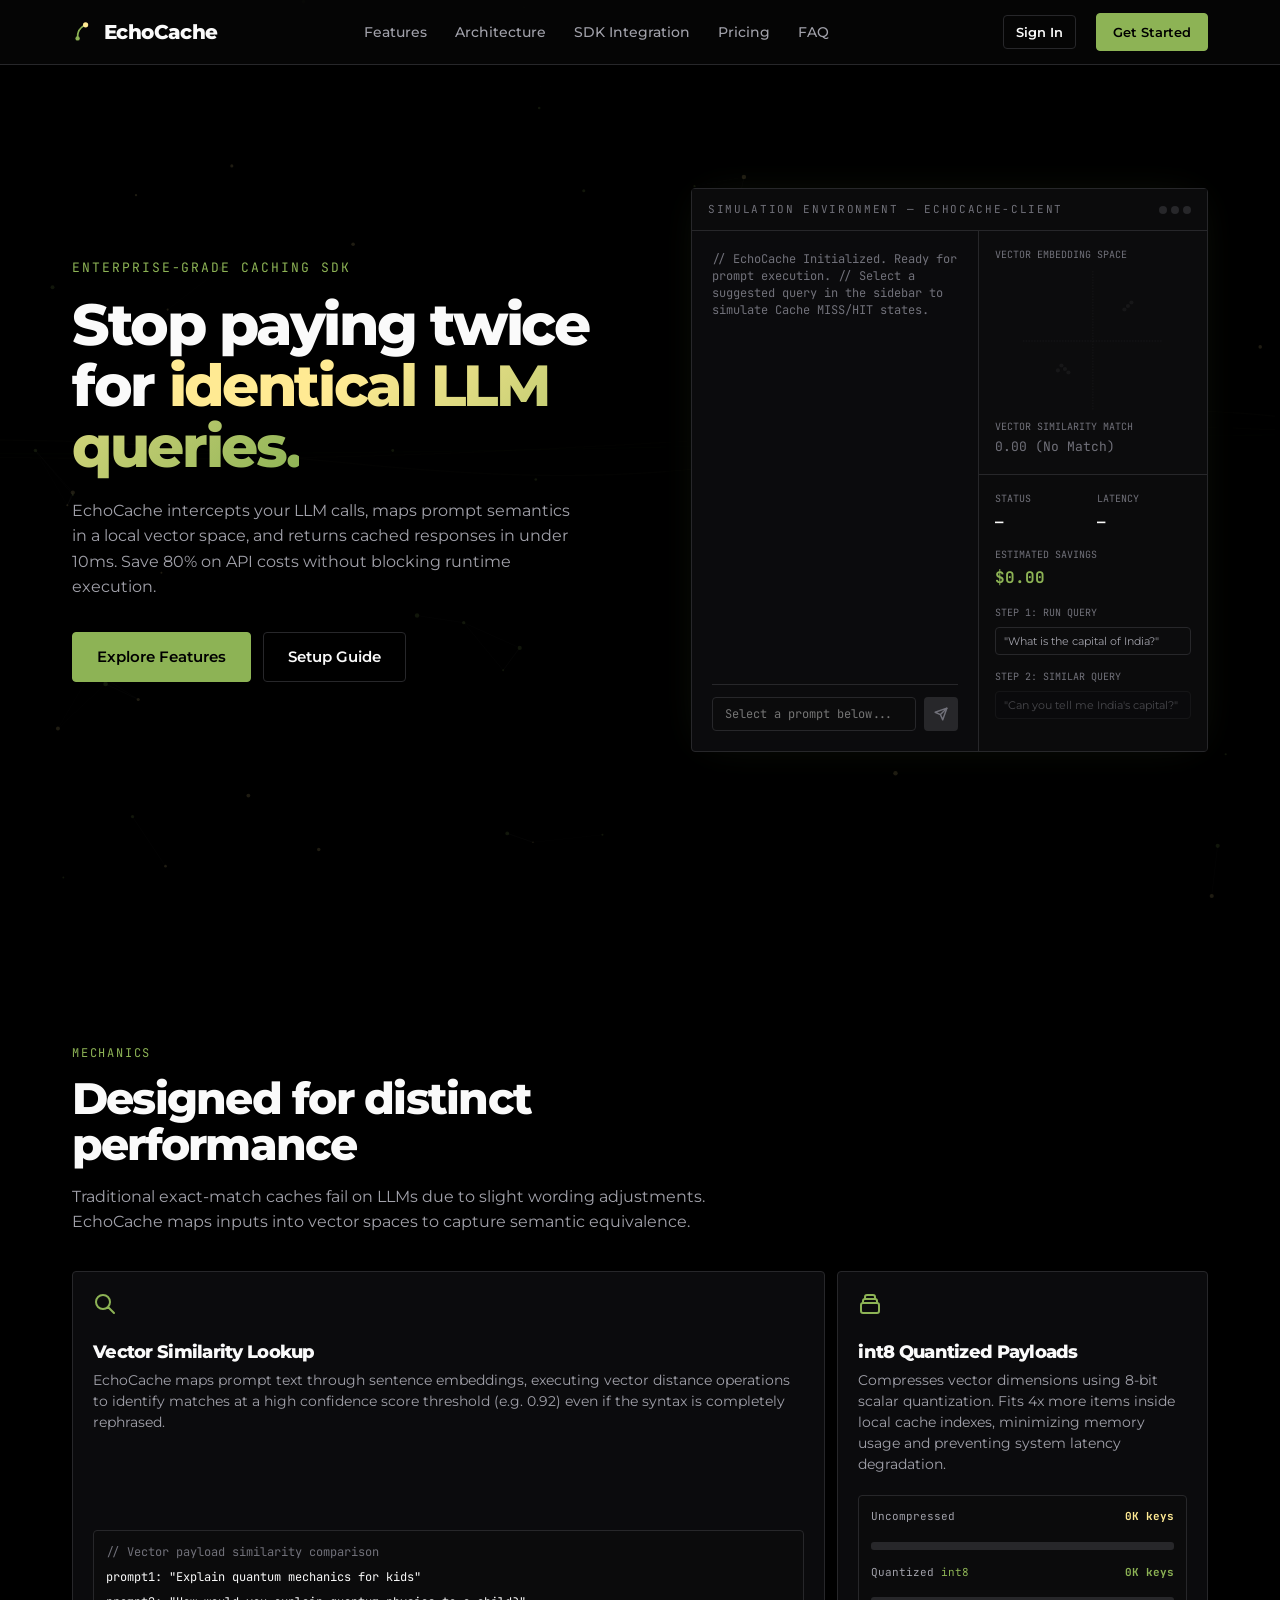
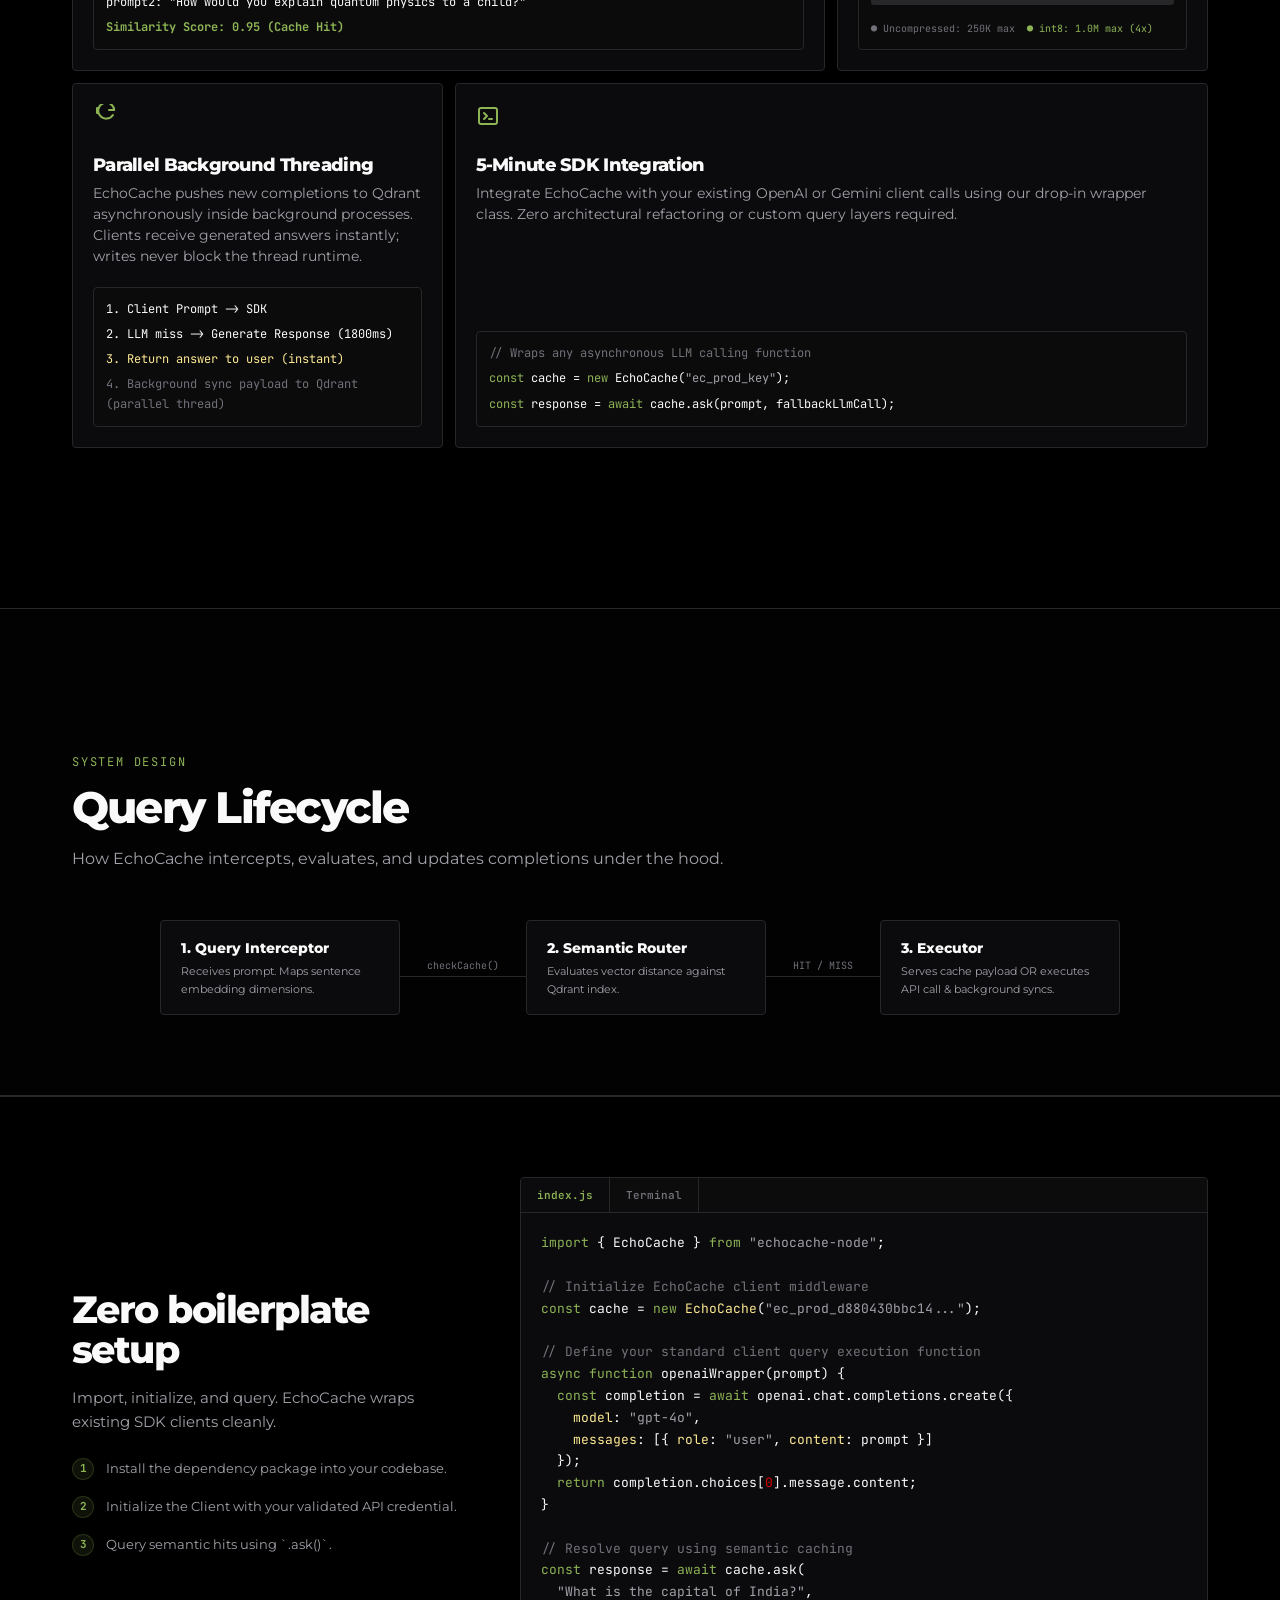
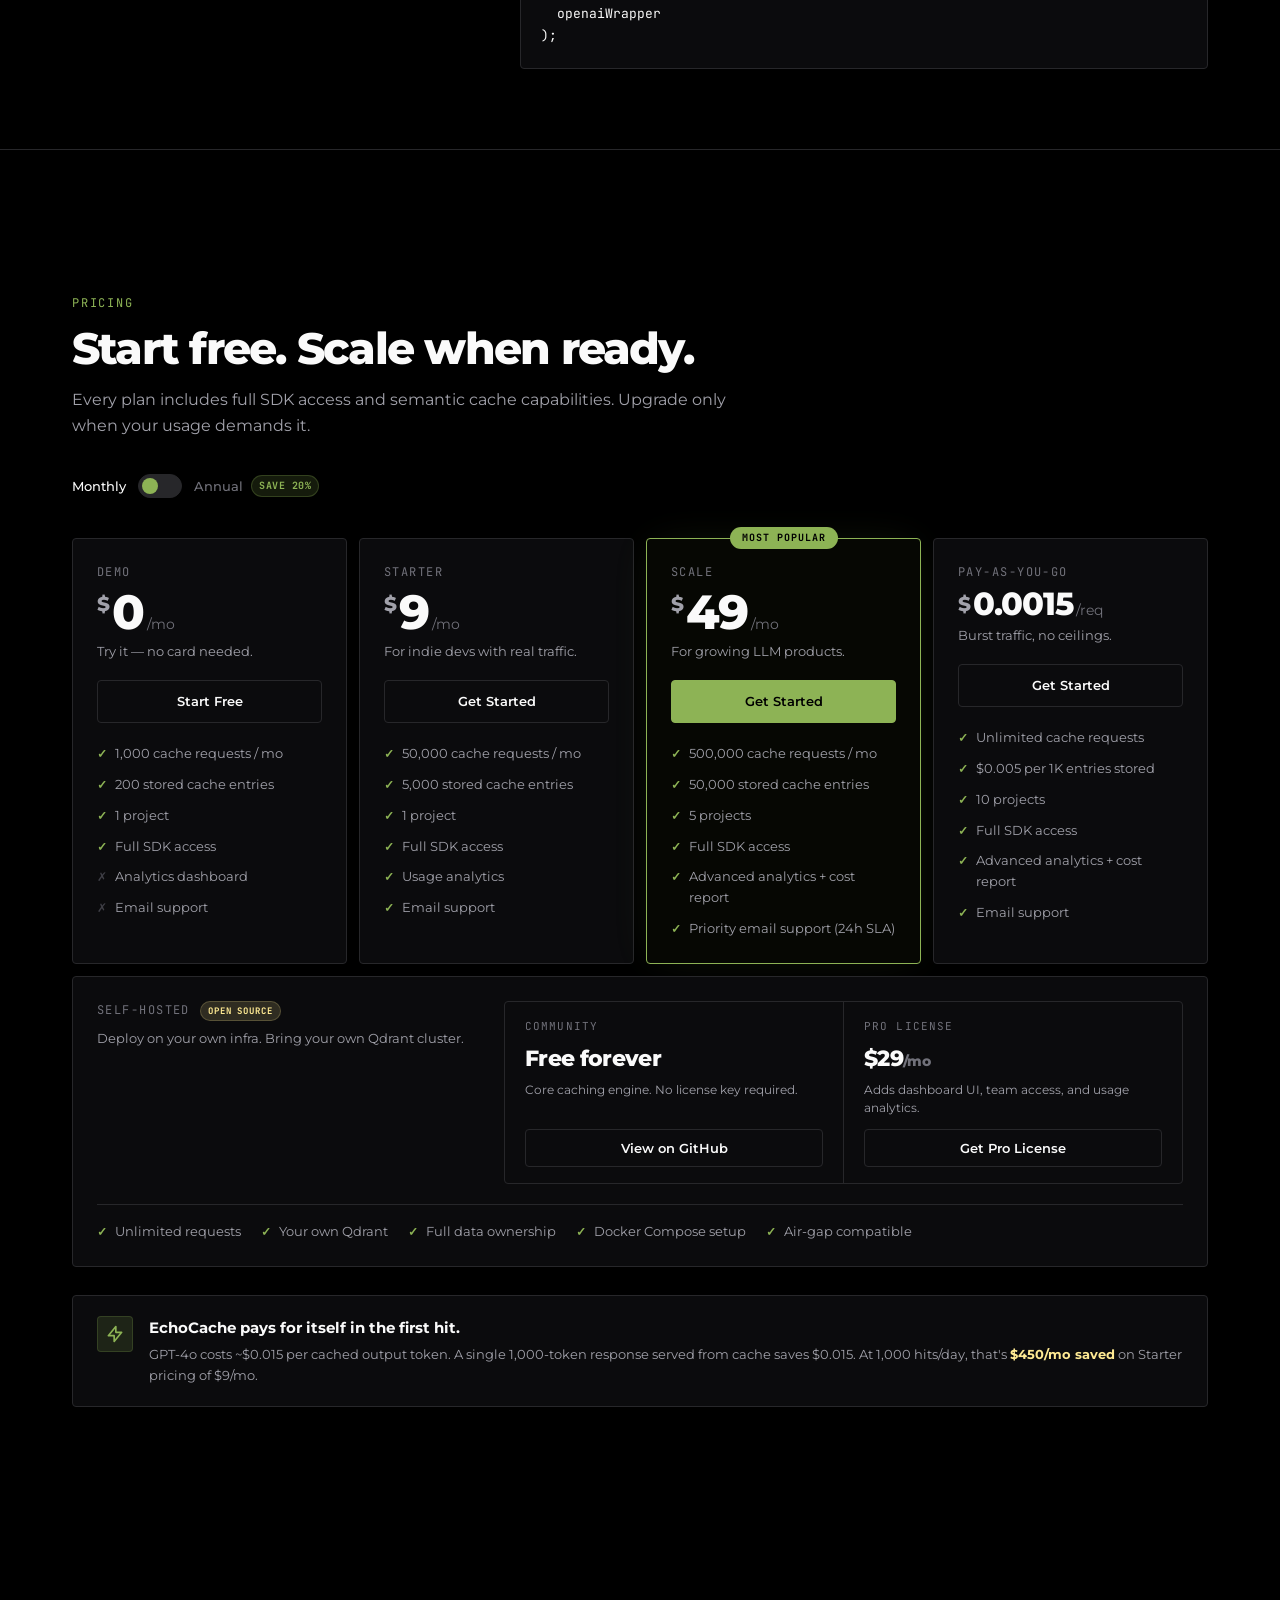
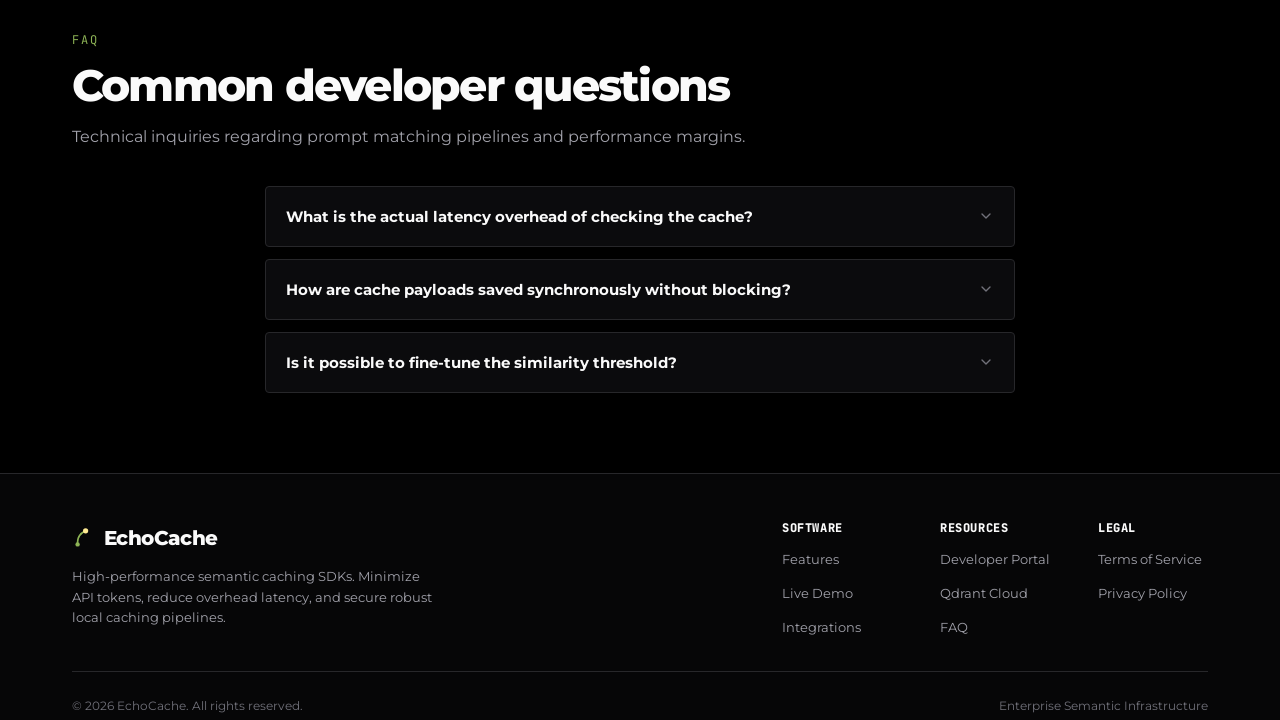
==== commit 4283206f: "feat: add developer dashboard.html and connect index.html navigation auth redirection hooks" ====
--- a/index.html
+++ b/index.html
@@ -36,9 +36,11 @@
           <li><a href="#code">SDK Integration</a></li>
           <li><a href="#pricing">Pricing</a></li>
           <li><a href="#faq">FAQ</a></li>
+          <li><a href="dashboard.html" class="nav-dashboard-link" style="display: none;">Dashboard</a></li>
         </ul>
       </nav>
       <div class="nav-actions">
+        <a href="http://localhost:3000/api/auth/github" class="btn btn-secondary login-btn" style="padding: 6px 12px; font-size: 13px; margin-right: 8px;">Sign In</a>
         <a href="#pricing" class="btn btn-primary">Get Started</a>
       </div>
     </div>
@@ -1176,6 +1178,28 @@
         contentInstall.style.display = 'block';
       }
     }
+
+    // Toggle nav states if user is logged in
+    document.addEventListener("DOMContentLoaded", () => {
+      const token = localStorage.getItem("echocache_token");
+      if (token) {
+        // Show dashboard link
+        const dashLink = document.querySelector(".nav-dashboard-link");
+        if (dashLink) dashLink.parentElement.style.display = "block";
+
+        // Change sign in button to Sign Out
+        const signInBtn = document.querySelector(".login-btn");
+        if (signInBtn) {
+          signInBtn.textContent = "Sign Out";
+          signInBtn.href = "#";
+          signInBtn.addEventListener("click", (e) => {
+            e.preventDefault();
+            localStorage.removeItem("echocache_token");
+            window.location.reload();
+          });
+        }
+      }
+    });
   </script>
 </body>
 </html>
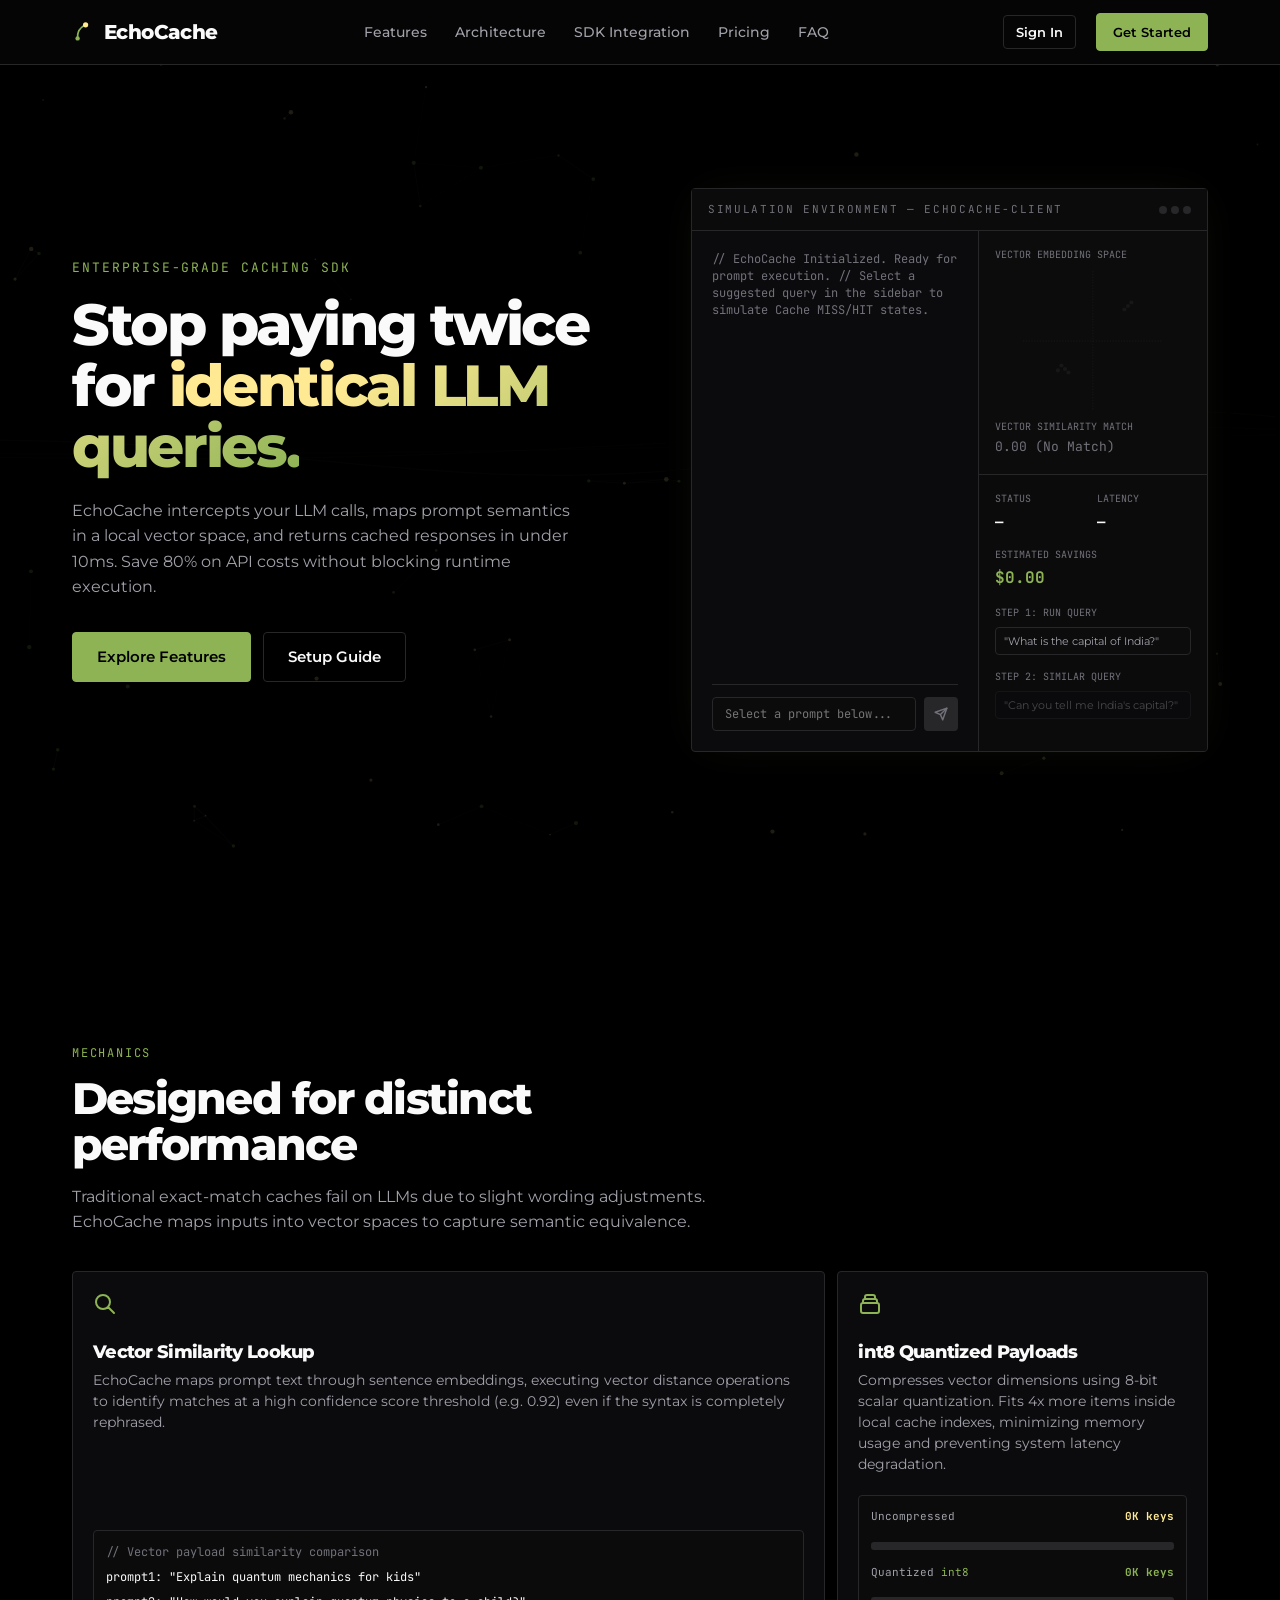
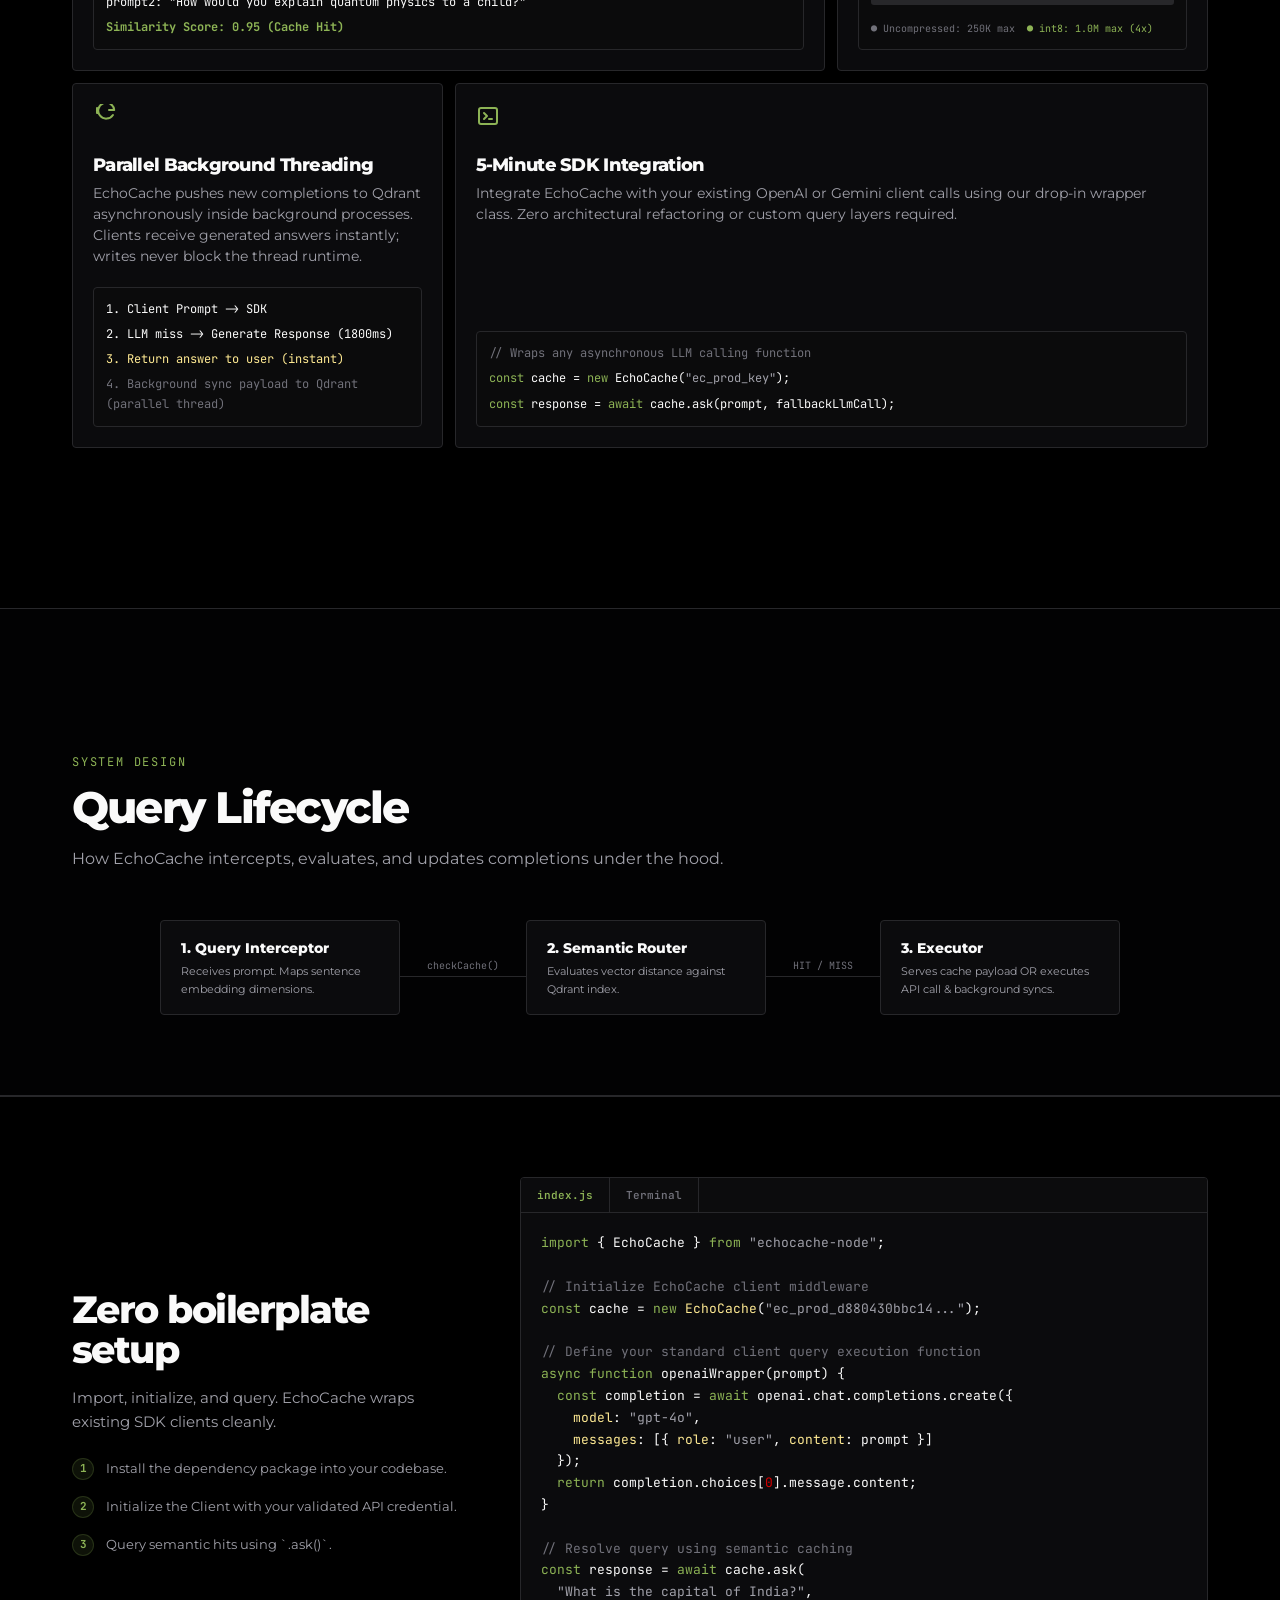
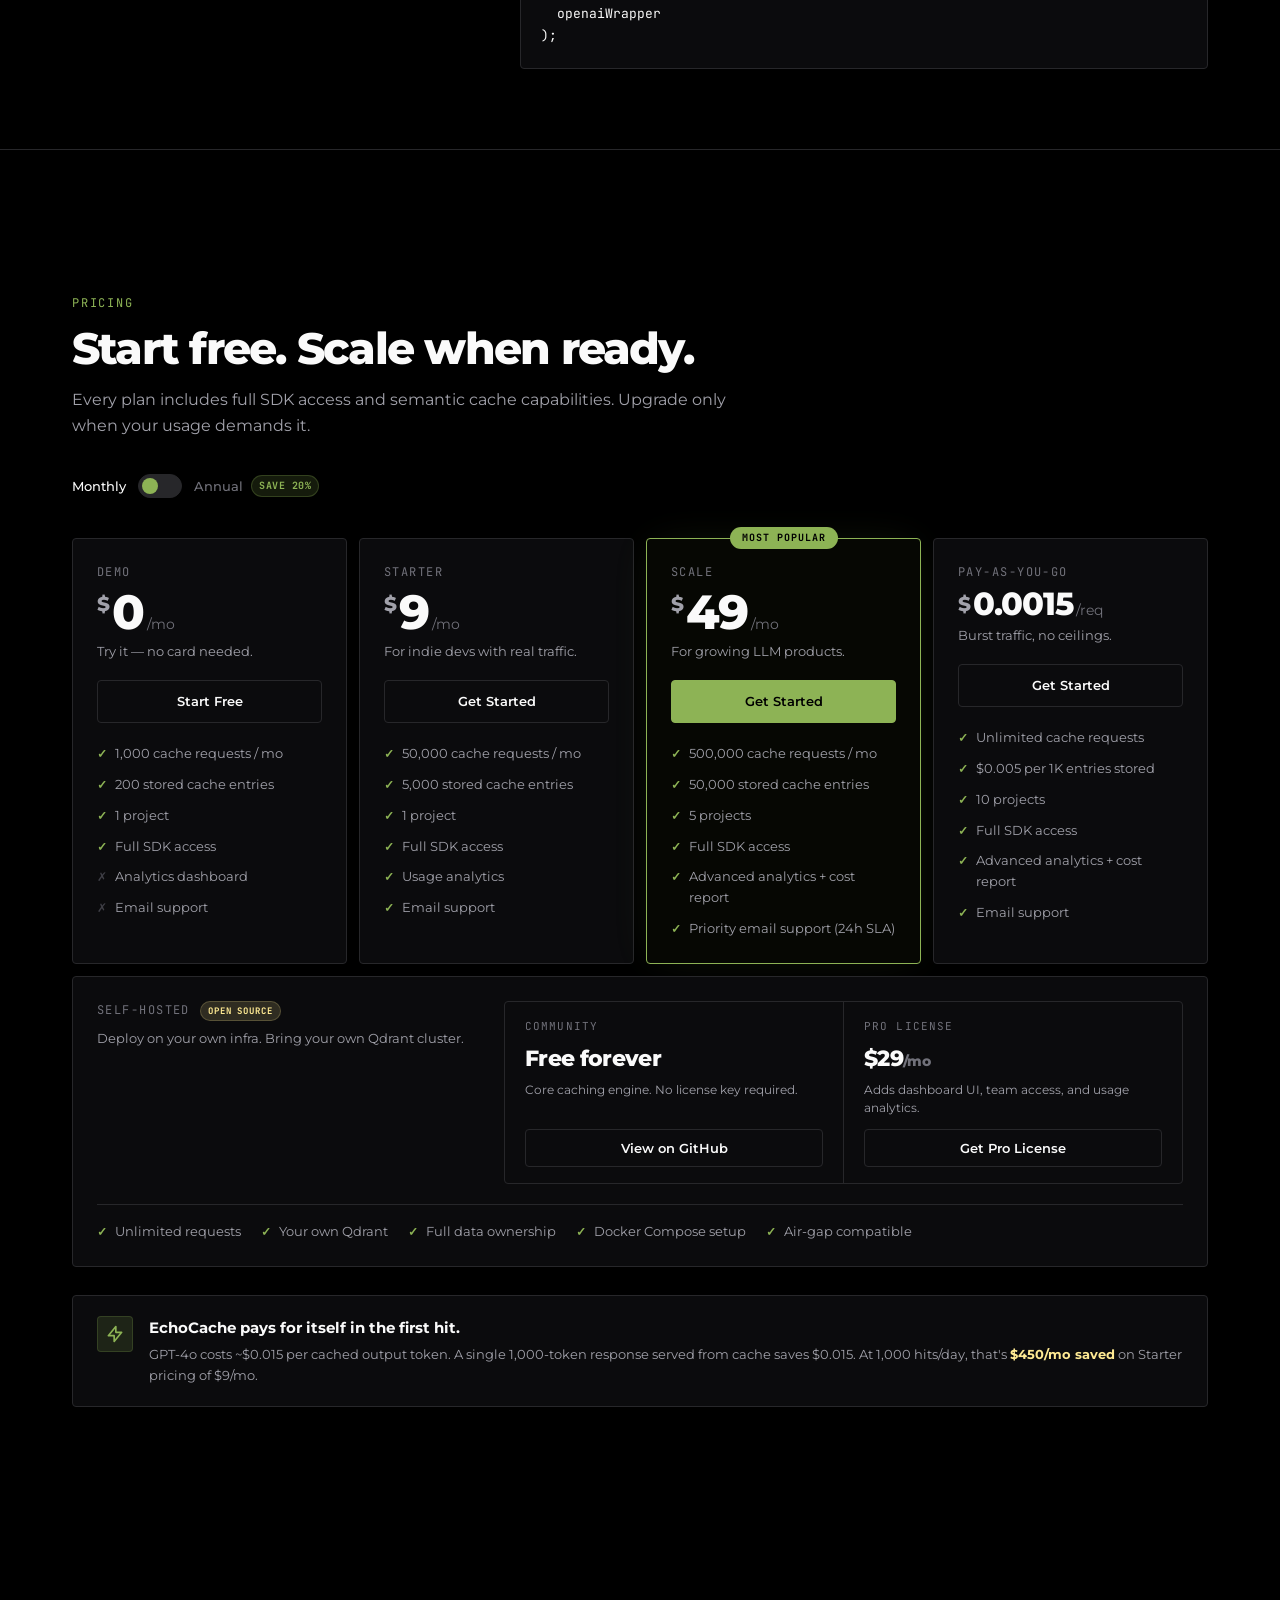
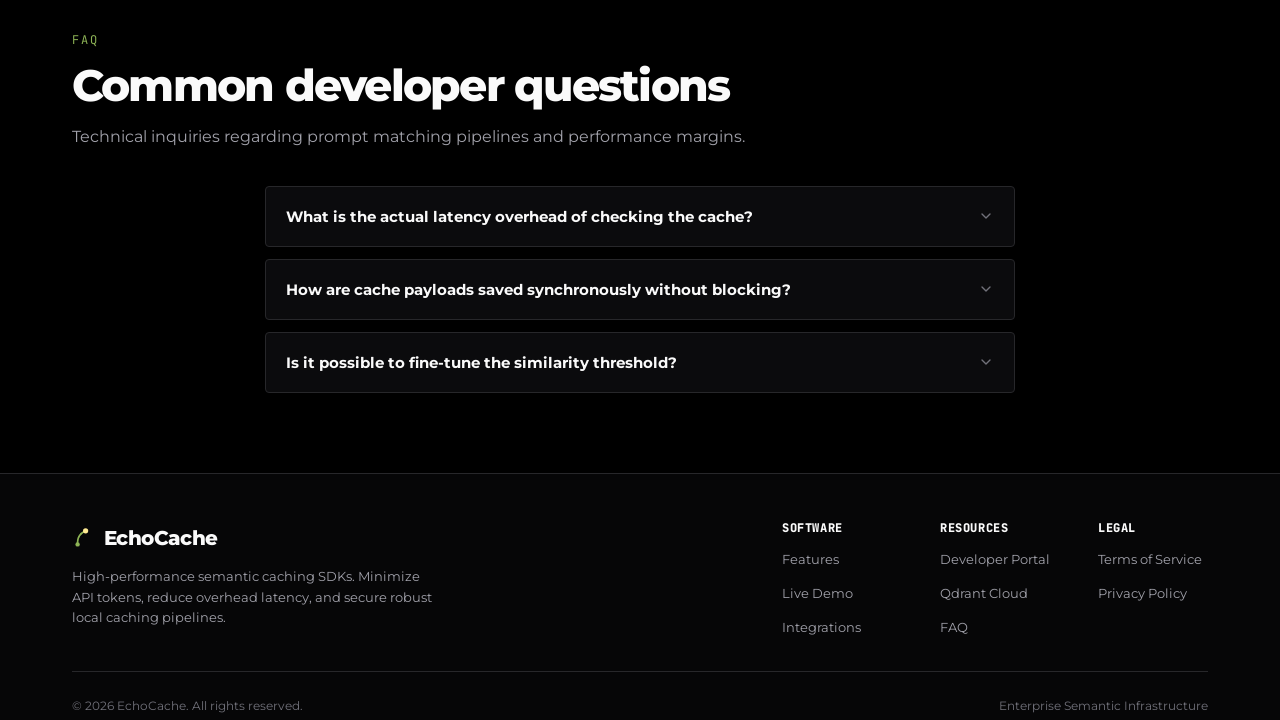
==== commit 14ad9693: "chore: update oauth sign in port to 9000 and ignore serve.js" ====
--- a/index.html
+++ b/index.html
@@ -40,7 +40,7 @@
         </ul>
       </nav>
       <div class="nav-actions">
-        <a href="http://localhost:3000/api/auth/github" class="btn btn-secondary login-btn" style="padding: 6px 12px; font-size: 13px; margin-right: 8px;">Sign In</a>
+        <a href="http://localhost:9000/api/auth/github" class="btn btn-secondary login-btn" style="padding: 6px 12px; font-size: 13px; margin-right: 8px;">Sign In</a>
         <a href="#pricing" class="btn btn-primary">Get Started</a>
       </div>
     </div>
